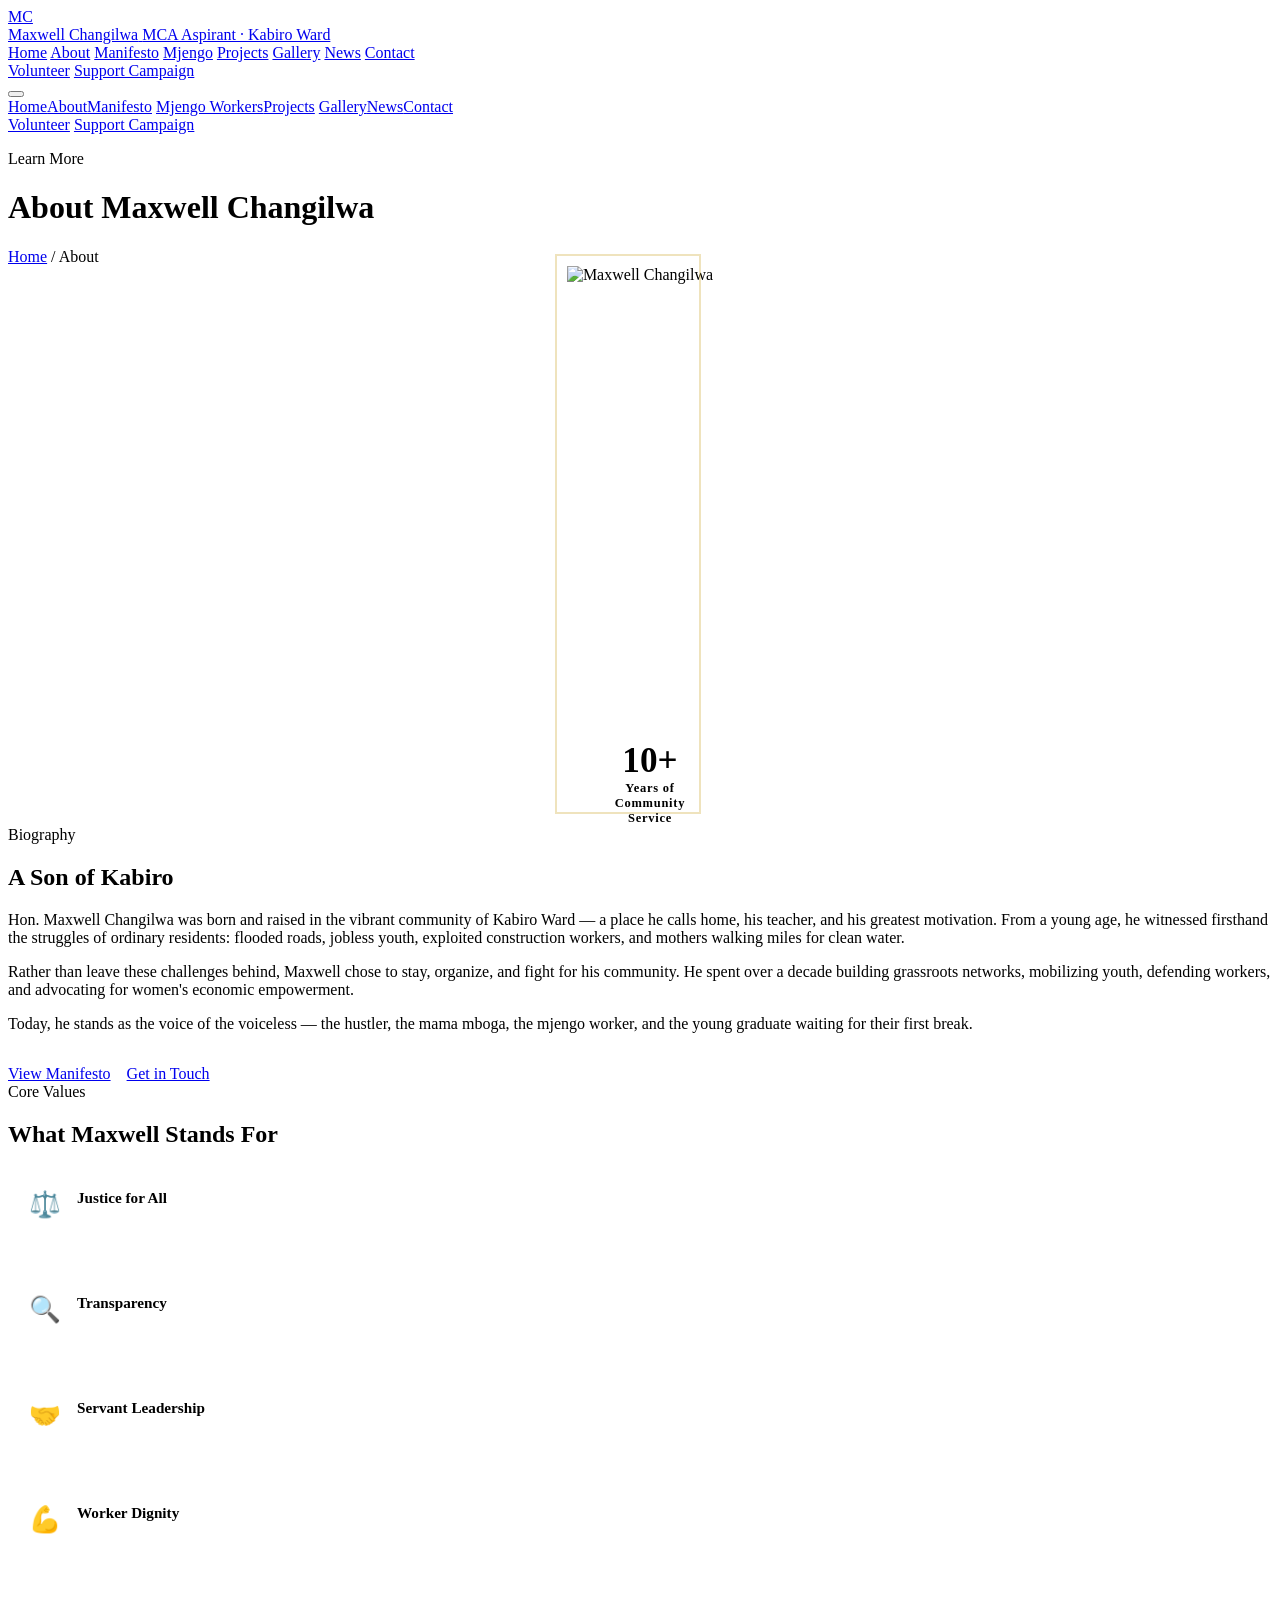
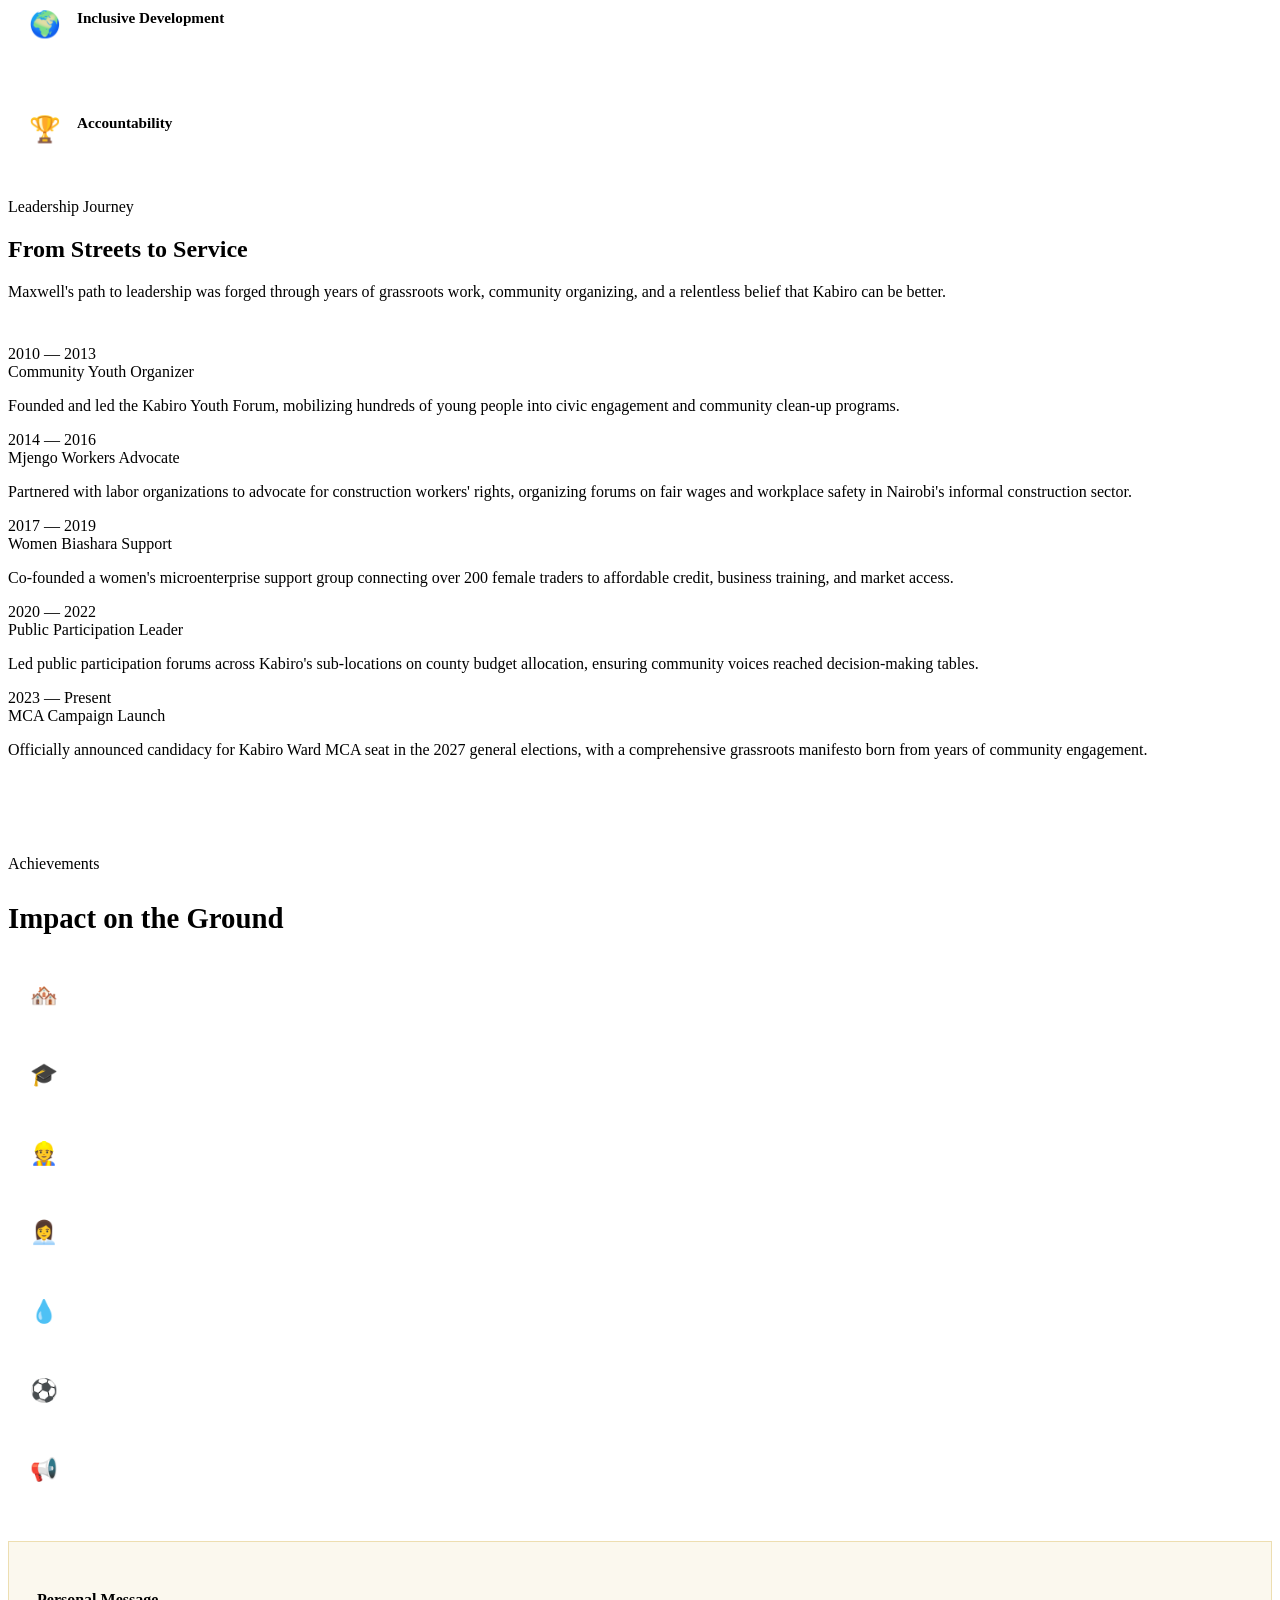
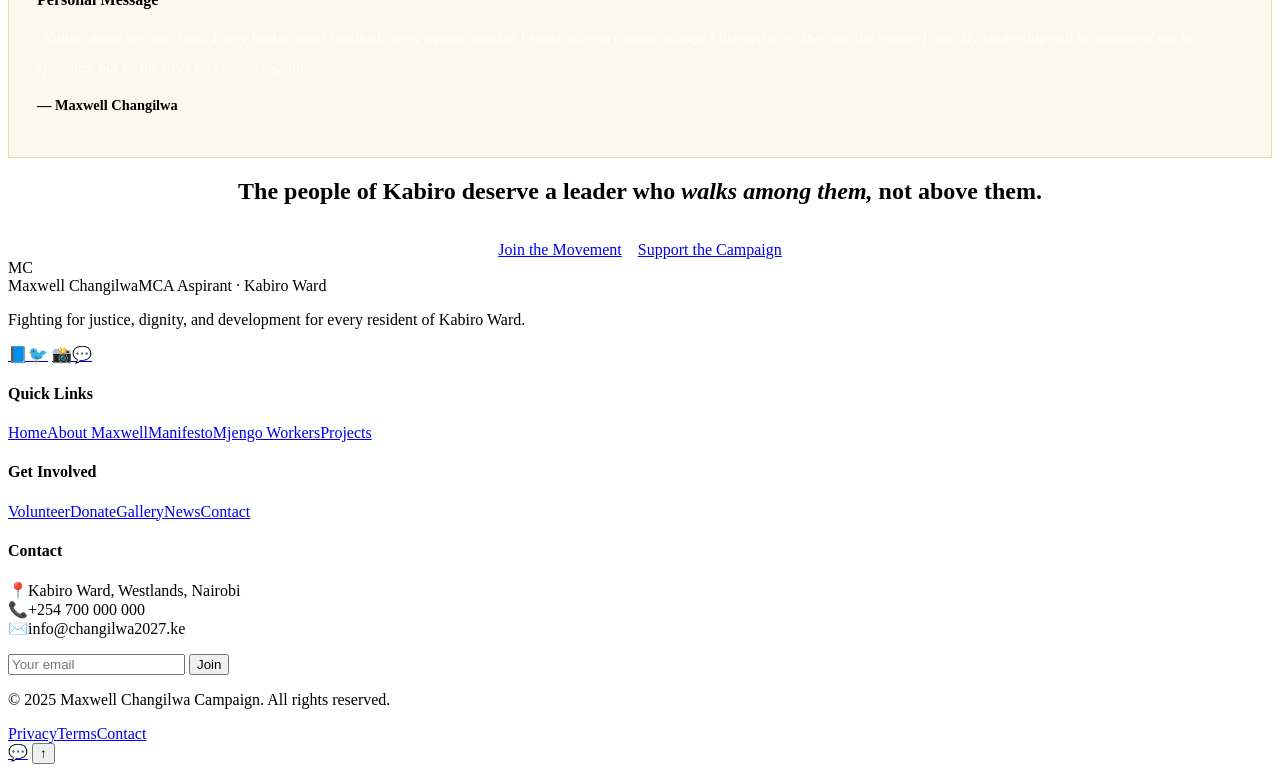
==== about.html @ 19379ca8 "Add files via upload" ====
<!DOCTYPE html>
<html lang="en">
<head>
  <meta charset="UTF-8" />
  <meta name="viewport" content="width=device-width, initial-scale=1.0" />
  <title>About Maxwell Changilwa — MCA Aspirant | Kabiro Ward</title>
  <link rel="stylesheet" href="css/main.css" />
  <link rel="preconnect" href="https://fonts.googleapis.com" />
  <style>
    .about-hero-bg { background: url('https://images.unsplash.com/photo-1531123897727-8f129e1688ce?w=1800&q=80') center 30%/cover; }
    .profile-img-wrap {
      position: relative;
      display: inline-block;
    }
    .profile-img {
      width: 100%;
      max-width: 460px;
      height: 560px;
      object-fit: cover;
      border-radius: var(--radius-lg);
      display: block;
    }
    .profile-badge {
      position: absolute;
      bottom: -20px; right: -20px;
      background: linear-gradient(135deg, var(--gold), var(--gold-light));
      color: var(--charcoal);
      border-radius: var(--radius-md);
      padding: 20px 24px;
      font-family: var(--font-heading);
      font-weight: 800;
      text-align: center;
      box-shadow: var(--shadow-gold);
    }
    .profile-badge-num { font-size: 2.2rem; }
    .profile-badge-lbl { font-size: 0.78rem; letter-spacing: 0.06em; }
    .profile-frame {
      position: absolute;
      top: -12px; left: -12px; right: 12px; bottom: 12px;
      border: 2px solid rgba(201,162,39,0.3);
      border-radius: var(--radius-lg);
      pointer-events: none;
    }
    .value-card {
      display: flex;
      align-items: flex-start;
      gap: 16px;
      padding: 20px;
      background: rgba(255,255,255,0.04);
      border: 1px solid rgba(255,255,255,0.08);
      border-radius: var(--radius-sm);
      transition: var(--transition-fast);
    }
    .value-card:hover { border-color: rgba(201,162,39,0.3); }
    .value-icon { font-size: 1.6rem; flex-shrink: 0; }
    .value-title { font-weight: 700; color: var(--white); font-size: 0.95rem; }
    .value-desc { font-size: 0.88rem; color: rgba(255,255,255,0.6); }
    .achievements-list { display: flex; flex-direction: column; gap: 16px; }
    .achievement-item {
      display: flex;
      align-items: center;
      gap: 16px;
      padding: 18px 22px;
      background: rgba(255,255,255,0.04);
      border-left: 3px solid var(--gold);
      border-radius: 0 var(--radius-sm) var(--radius-sm) 0;
    }
    .achievement-icon { font-size: 1.4rem; }
    .achievement-text { font-size: 0.92rem; color: rgba(255,255,255,0.8); }
  </style>
</head>
<body>

<nav class="navbar scrolled" id="navbar">
  <div class="nav-inner">
    <a href="index.html" class="nav-logo">
      <div class="nav-logo-badge">MC</div>
      <div class="nav-logo-text">
        <span class="nav-logo-name">Maxwell Changilwa</span>
        <span class="nav-logo-sub">MCA Aspirant · Kabiro Ward</span>
      </div>
    </a>
    <div class="nav-links">
      <a href="index.html">Home</a>
      <a href="about.html" class="active">About</a>
      <a href="manifesto.html">Manifesto</a>
      <a href="mjengo-workers.html">Mjengo</a>
      <a href="projects.html">Projects</a>
      <a href="gallery.html">Gallery</a>
      <a href="news.html">News</a>
      <a href="contact.html">Contact</a>
    </div>
    <div class="nav-cta">
      <a href="volunteer.html" class="btn btn-outline btn-sm">Volunteer</a>
      <a href="donate.html" class="btn btn-primary btn-sm">Support Campaign</a>
    </div>
    <button class="nav-toggle" id="navToggle"><span></span><span></span><span></span></button>
  </div>
</nav>
<div class="mobile-menu" id="mobileMenu">
  <a href="index.html">Home</a><a href="about.html">About</a><a href="manifesto.html">Manifesto</a>
  <a href="mjengo-workers.html">Mjengo Workers</a><a href="projects.html">Projects</a>
  <a href="gallery.html">Gallery</a><a href="news.html">News</a><a href="contact.html">Contact</a>
  <div class="mobile-menu-cta">
    <a href="volunteer.html" class="btn btn-outline">Volunteer</a>
    <a href="donate.html" class="btn btn-primary">Support Campaign</a>
  </div>
</div>

<!-- Page Hero -->
<div class="page-hero">
  <div class="page-hero-bg about-hero-bg"></div>
  <div class="container page-hero-content">
    <p class="page-hero-label">Learn More</p>
    <h1 class="page-hero-title">About Maxwell Changilwa</h1>
    <div class="breadcrumb">
      <a href="index.html">Home</a>
      <span>/</span>
      <span>About</span>
    </div>
  </div>
</div>

<!-- ===== BIO SECTION ===== -->
<section class="section-pad bg-dark">
  <div class="container">
    <div class="grid-2" style="gap:80px; align-items:center;">
      <div class="reveal from-left" style="text-align:center;">
        <div class="profile-img-wrap">
          <div class="profile-frame"></div>
          <img class="profile-img" src="images/WhatsApp Image 2026-05-12 at 07.54.27.jpeg" alt="Maxwell Changilwa" loading="lazy" />
          <div class="profile-badge">
            <div class="profile-badge-num">10+</div>
            <div class="profile-badge-lbl">Years of Community Service</div>
          </div>
        </div>
      </div>
      <div class="reveal from-right">
        <div class="section-label">Biography</div>
        <h2 class="section-title">A Son of <span>Kabiro</span></h2>
        <div class="gold-divider"></div>
        <p style="margin-bottom:16px;">Hon. Maxwell Changilwa was born and raised in the vibrant community of Kabiro Ward — a place he calls home, his teacher, and his greatest motivation. From a young age, he witnessed firsthand the struggles of ordinary residents: flooded roads, jobless youth, exploited construction workers, and mothers walking miles for clean water.</p>
        <p style="margin-bottom:16px;">Rather than leave these challenges behind, Maxwell chose to stay, organize, and fight for his community. He spent over a decade building grassroots networks, mobilizing youth, defending workers, and advocating for women's economic empowerment.</p>
        <p style="margin-bottom:32px;">Today, he stands as the voice of the voiceless — the hustler, the mama mboga, the mjengo worker, and the young graduate waiting for their first break.</p>
        <div style="display:flex; gap:16px; flex-wrap:wrap;">
          <a href="manifesto.html" class="btn btn-primary">View Manifesto</a>
          <a href="contact.html" class="btn btn-outline">Get in Touch</a>
        </div>
      </div>
    </div>
  </div>
</section>

<!-- ===== VALUES ===== -->
<section class="section-pad bg-darker">
  <div class="container">
    <div class="section-title-block centered reveal">
      <div class="section-label">Core Values</div>
      <h2 class="section-title">What Maxwell <span>Stands For</span></h2>
      <div class="gold-divider centered"></div>
    </div>
    <div class="grid-3">
      <div class="value-card reveal">
        <div class="value-icon">⚖️</div>
        <div>
          <div class="value-title">Justice for All</div>
          <p class="value-desc">Every resident deserves equal access to resources, services, and opportunities regardless of background.</p>
        </div>
      </div>
      <div class="value-card reveal">
        <div class="value-icon">🔍</div>
        <div>
          <div class="value-title">Transparency</div>
          <p class="value-desc">Public resources will be managed openly, with regular community accountability forums.</p>
        </div>
      </div>
      <div class="value-card reveal">
        <div class="value-icon">🤝</div>
        <div>
          <div class="value-title">Servant Leadership</div>
          <p class="value-desc">Leading from the front, not from behind a desk. Always accessible to the people of Kabiro.</p>
        </div>
      </div>
      <div class="value-card reveal">
        <div class="value-icon">💪</div>
        <div>
          <div class="value-title">Worker Dignity</div>
          <p class="value-desc">Every laborer — from mjengo to market — deserves fair pay, safe conditions, and social protection.</p>
        </div>
      </div>
      <div class="value-card reveal">
        <div class="value-icon">🌍</div>
        <div>
          <div class="value-title">Inclusive Development</div>
          <p class="value-desc">Development that reaches every corner of Kabiro, leaving no sub-location, household, or individual behind.</p>
        </div>
      </div>
      <div class="value-card reveal">
        <div class="value-icon">🏆</div>
        <div>
          <div class="value-title">Accountability</div>
          <p class="value-desc">Committed to regular reporting, open budgets, and responsive governance throughout the term.</p>
        </div>
      </div>
    </div>
  </div>
</section>

<!-- ===== TIMELINE ===== -->
<section class="section-pad bg-dark">
  <div class="container">
    <div class="grid-2" style="gap:72px; align-items:start;">
      <div class="reveal from-left">
        <div class="section-label">Leadership Journey</div>
        <h2 class="section-title">From Streets to <span>Service</span></h2>
        <div class="gold-divider"></div>
        <p style="margin-bottom:44px;">Maxwell's path to leadership was forged through years of grassroots work, community organizing, and a relentless belief that Kabiro can be better.</p>
        <div class="timeline">
          <div class="timeline-item">
            <div class="timeline-dot"></div>
            <div class="timeline-year">2010 — 2013</div>
            <div class="timeline-title">Community Youth Organizer</div>
            <p class="timeline-desc">Founded and led the Kabiro Youth Forum, mobilizing hundreds of young people into civic engagement and community clean-up programs.</p>
          </div>
          <div class="timeline-item">
            <div class="timeline-dot"></div>
            <div class="timeline-year">2014 — 2016</div>
            <div class="timeline-title">Mjengo Workers Advocate</div>
            <p class="timeline-desc">Partnered with labor organizations to advocate for construction workers' rights, organizing forums on fair wages and workplace safety in Nairobi's informal construction sector.</p>
          </div>
          <div class="timeline-item">
            <div class="timeline-dot"></div>
            <div class="timeline-year">2017 — 2019</div>
            <div class="timeline-title">Women Biashara Support</div>
            <p class="timeline-desc">Co-founded a women's microenterprise support group connecting over 200 female traders to affordable credit, business training, and market access.</p>
          </div>
          <div class="timeline-item">
            <div class="timeline-dot"></div>
            <div class="timeline-year">2020 — 2022</div>
            <div class="timeline-title">Public Participation Leader</div>
            <p class="timeline-desc">Led public participation forums across Kabiro's sub-locations on county budget allocation, ensuring community voices reached decision-making tables.</p>
          </div>
          <div class="timeline-item">
            <div class="timeline-dot"></div>
            <div class="timeline-year">2023 — Present</div>
            <div class="timeline-title">MCA Campaign Launch</div>
            <p class="timeline-desc">Officially announced candidacy for Kabiro Ward MCA seat in the 2027 general elections, with a comprehensive grassroots manifesto born from years of community engagement.</p>
          </div>
        </div>
      </div>
      <div class="reveal from-right" style="padding-top:80px;">
        <div class="section-label">Achievements</div>
        <h3 class="section-title" style="font-size:1.8rem;">Impact on the <span>Ground</span></h3>
        <div class="gold-divider"></div>
        <div style="margin-top:28px;">
          <div class="achievements-list">
            <div class="achievement-item">
              <span class="achievement-icon">🏘️</span>
              <span class="achievement-text">Organized 15+ community infrastructure projects in collaboration with the Nairobi County Government</span>
            </div>
            <div class="achievement-item">
              <span class="achievement-icon">🎓</span>
              <span class="achievement-text">Supported 500+ youth with skills training in digital, construction, and hospitality sectors</span>
            </div>
            <div class="achievement-item">
              <span class="achievement-icon">👷</span>
              <span class="achievement-text">Secured improved pay agreements for over 300 mjengo workers in Kabiro and neighboring areas</span>
            </div>
            <div class="achievement-item">
              <span class="achievement-icon">👩‍💼</span>
              <span class="achievement-text">Connected 200+ women traders to county business development services and microloans</span>
            </div>
            <div class="achievement-item">
              <span class="achievement-icon">💧</span>
              <span class="achievement-text">Advocated for clean water access points that now serve 3,000+ residents in Kabiro</span>
            </div>
            <div class="achievement-item">
              <span class="achievement-icon">⚽</span>
              <span class="achievement-text">Established annual Kabiro Sports Day, uniting over 1,000 youth in organized athletics</span>
            </div>
            <div class="achievement-item">
              <span class="achievement-icon">📢</span>
              <span class="achievement-text">Represented Kabiro in 10+ county-level public participation sessions on budget and policy</span>
            </div>
          </div>
        </div>
        <div style="margin-top:40px; padding:28px; background:rgba(201,162,39,0.08); border:1px solid rgba(201,162,39,0.3); border-radius:var(--radius-md);">
          <h4 style="color:var(--gold); margin-bottom:12px; font-family:var(--font-heading);">Personal Message</h4>
          <p style="font-style:italic; font-size:0.95rem; color:rgba(255,255,255,0.8); line-height:1.9;">"Kabiro made me who I am. Every broken road I walked, every mjengo worker I spoke to, every mama mboga I listened to — they are the reason I run. My leadership will be measured not by speeches, but by the lives we change together."</p>
          <p style="margin-top:12px; color:var(--gold); font-weight:700; font-size:0.9rem;">— Maxwell Changilwa</p>
        </div>
      </div>
    </div>
  </div>
</section>

<!-- ===== CTA ===== -->
<section class="quote-section">
  <div class="container">
    <div class="reveal" style="text-align:center;">
      <h2 class="quote-text">The people of Kabiro deserve a leader who <em>walks among them,</em> not above them.</h2>
      <div style="margin-top:36px; display:flex; gap:16px; justify-content:center; flex-wrap:wrap;">
        <a href="volunteer.html" class="btn btn-primary btn-lg">Join the Movement</a>
        <a href="donate.html" class="btn btn-outline btn-lg">Support the Campaign</a>
      </div>
    </div>
  </div>
</section>

<!-- ===== FOOTER ===== -->
<footer class="footer">
  <div class="footer-main">
    <div class="container">
      <div class="footer-grid">
        <div class="footer-brand">
          <div class="footer-logo"><div class="footer-logo-badge">MC</div><div class="nav-logo-text"><span class="nav-logo-name">Maxwell Changilwa</span><span class="nav-logo-sub">MCA Aspirant · Kabiro Ward</span></div></div>
          <p class="footer-desc">Fighting for justice, dignity, and development for every resident of Kabiro Ward.</p>
          <div class="footer-social">
            <a href="#" class="social-icon">📘</a><a href="#" class="social-icon">🐦</a>
            <a href="#" class="social-icon">📸</a><a href="https://wa.me/254700000000" class="social-icon">💬</a>
          </div>
        </div>
        <div><h4 class="footer-heading">Quick Links</h4><div class="footer-links"><a href="index.html">Home</a><a href="about.html">About Maxwell</a><a href="manifesto.html">Manifesto</a><a href="mjengo-workers.html">Mjengo Workers</a><a href="projects.html">Projects</a></div></div>
        <div><h4 class="footer-heading">Get Involved</h4><div class="footer-links"><a href="volunteer.html">Volunteer</a><a href="donate.html">Donate</a><a href="gallery.html">Gallery</a><a href="news.html">News</a><a href="contact.html">Contact</a></div></div>
        <div>
          <h4 class="footer-heading">Contact</h4>
          <div class="footer-contact-item"><span class="footer-contact-icon">📍</span><span>Kabiro Ward, Westlands, Nairobi</span></div>
          <div class="footer-contact-item"><span class="footer-contact-icon">📞</span><span>+254 700 000 000</span></div>
          <div class="footer-contact-item"><span class="footer-contact-icon">✉️</span><span>info@changilwa2027.ke</span></div>
          <form class="newsletter-form" id="newsletterForm" style="margin-top:16px;">
            <input class="newsletter-input" type="email" placeholder="Your email" required />
            <button class="newsletter-btn" type="submit">Join</button>
          </form>
        </div>
      </div>
    </div>
  </div>
  <div class="container"><div class="footer-bottom"><p class="footer-bottom-text">© 2025 Maxwell Changilwa Campaign. All rights reserved.</p><div class="footer-bottom-links"><a href="#">Privacy</a><a href="#">Terms</a><a href="contact.html">Contact</a></div></div></div>
</footer>

<a href="https://wa.me/254700000000" class="whatsapp-float">💬</a>
<button class="scroll-top" id="scrollTop">↑</button>
<script src="js/main.js"></script>
</body>
</html>
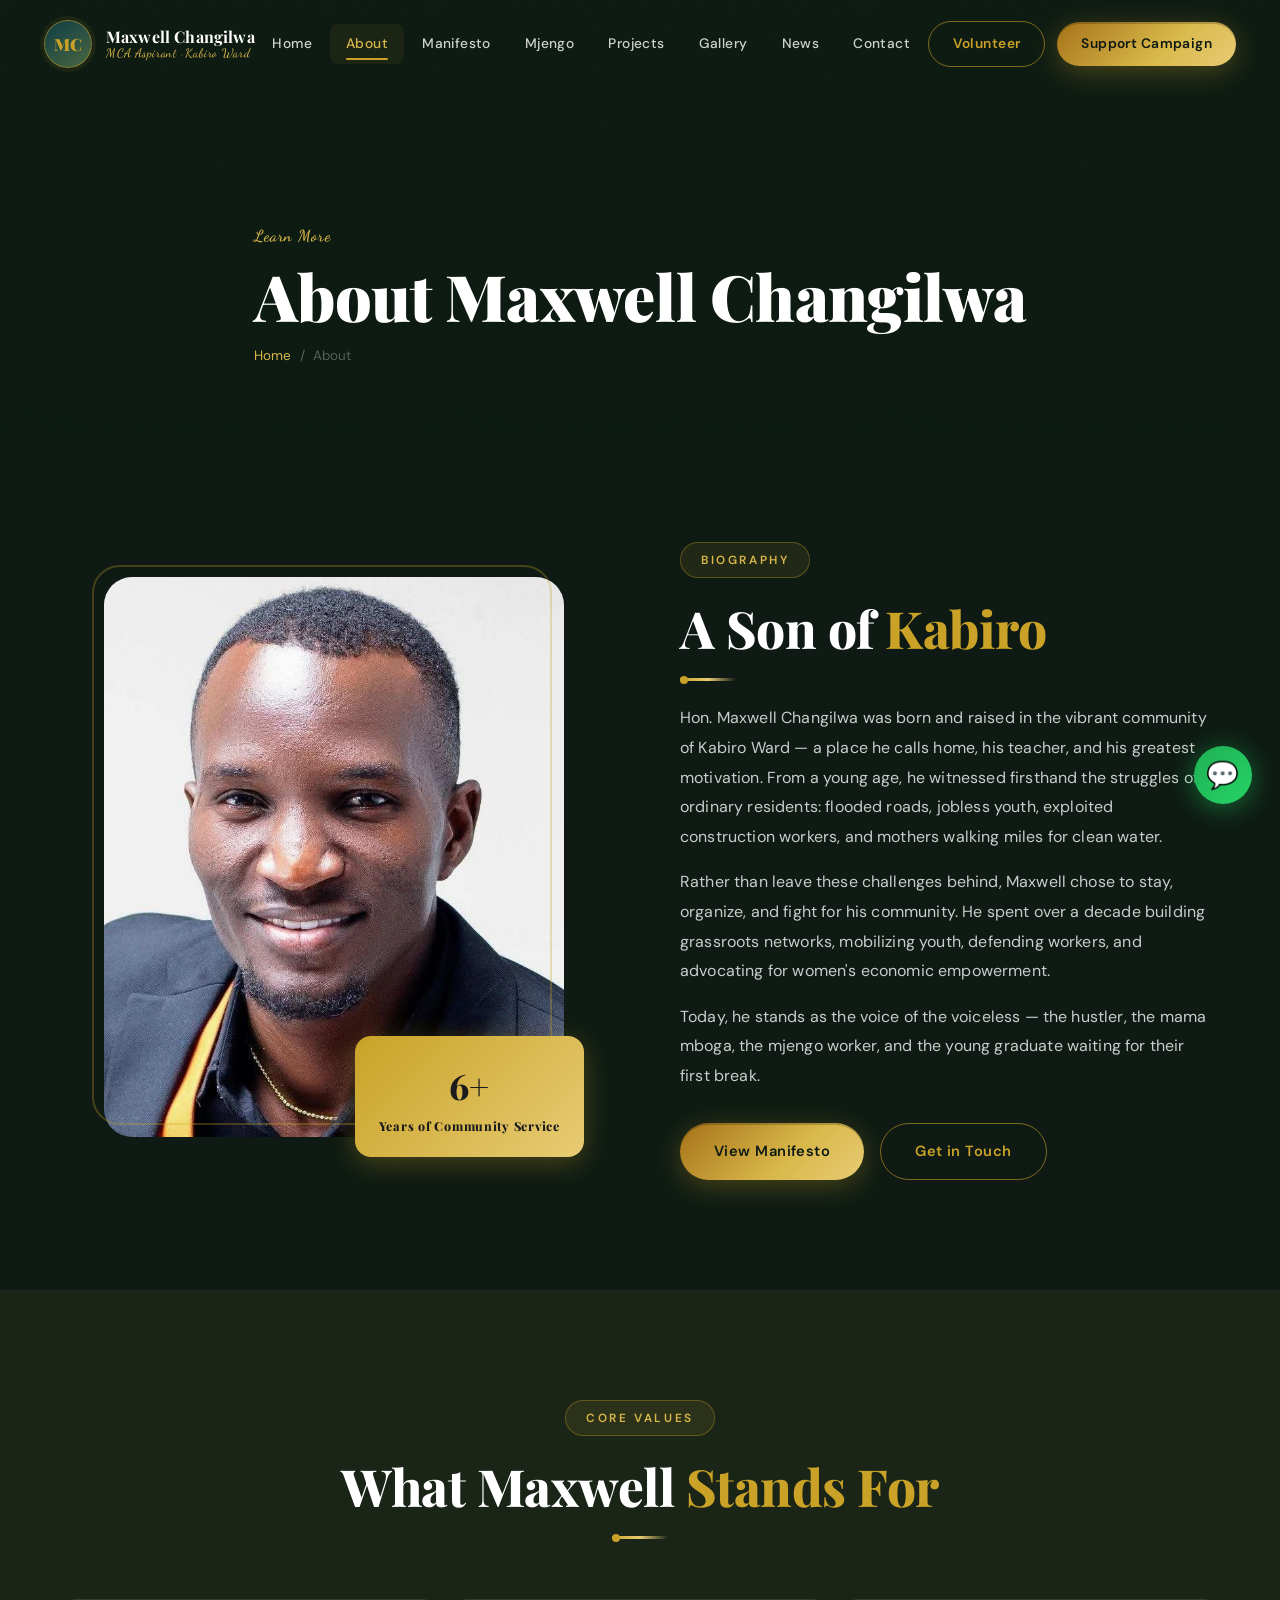
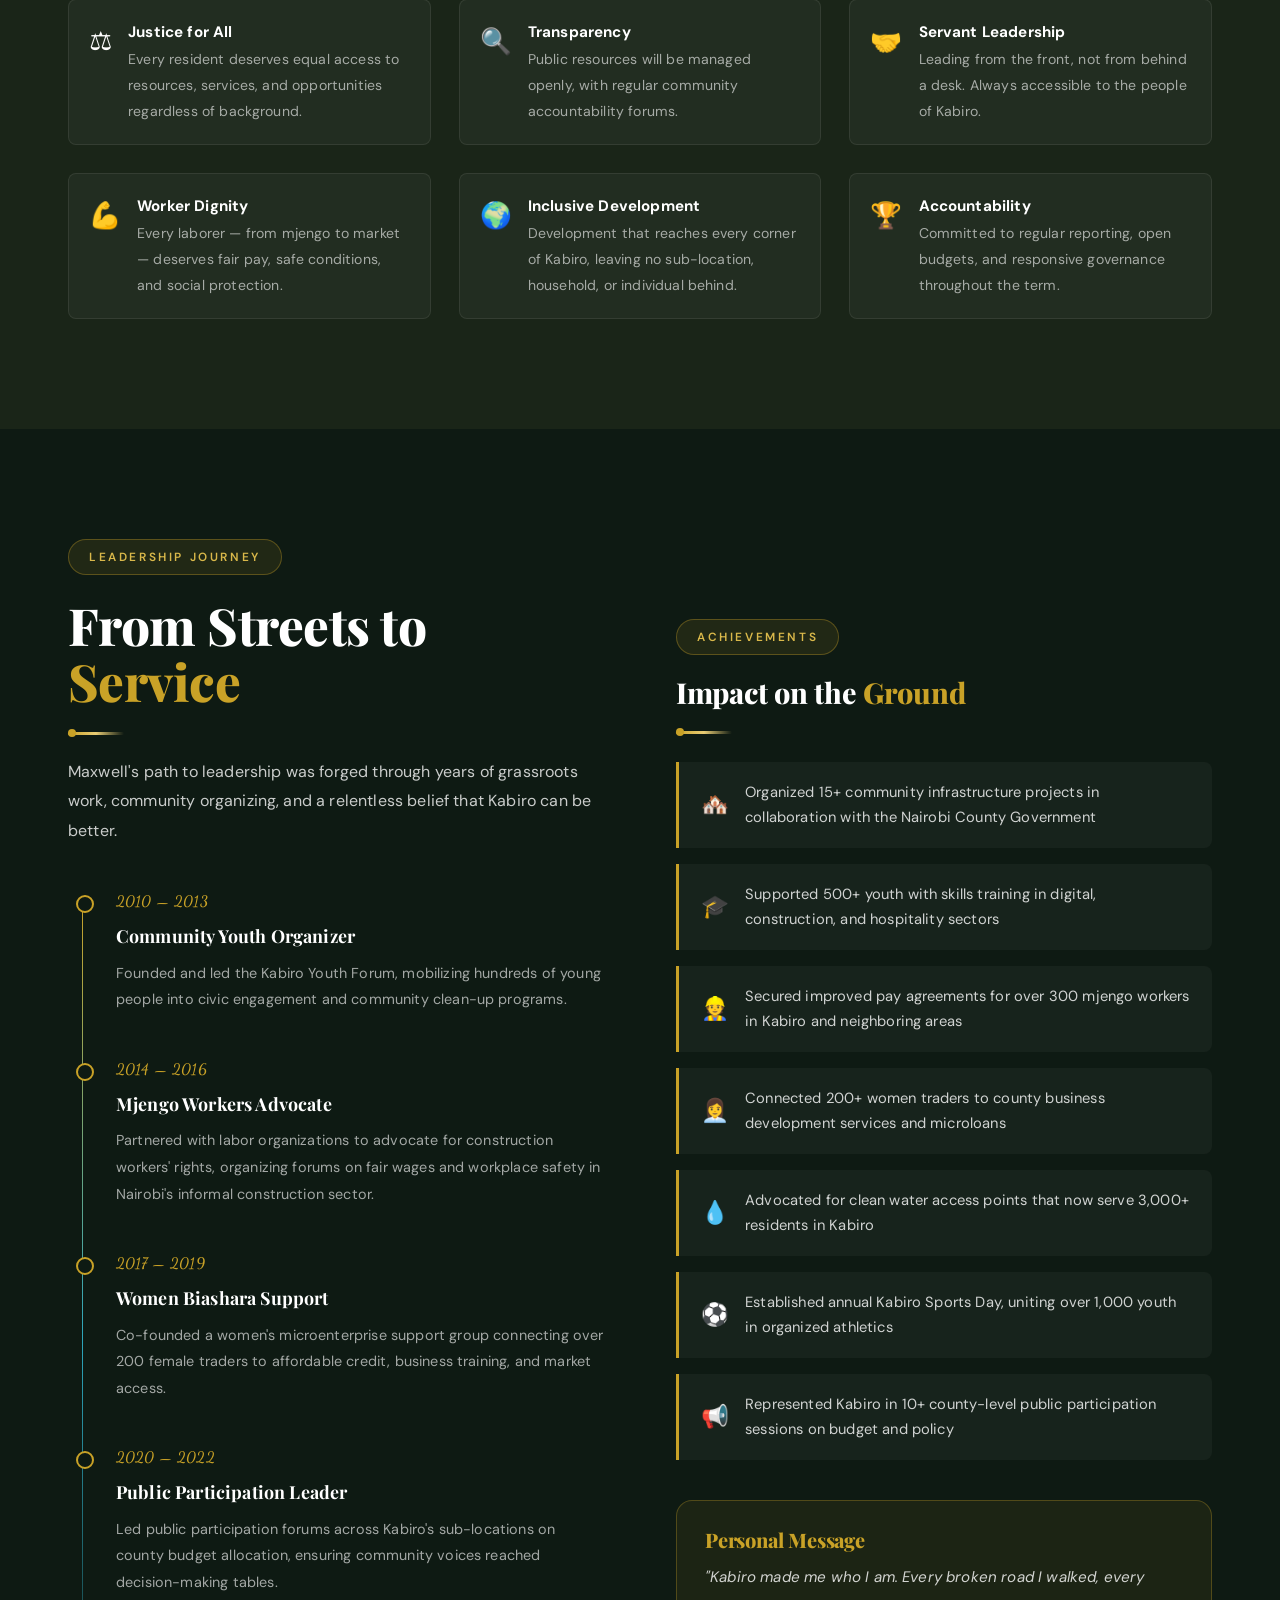
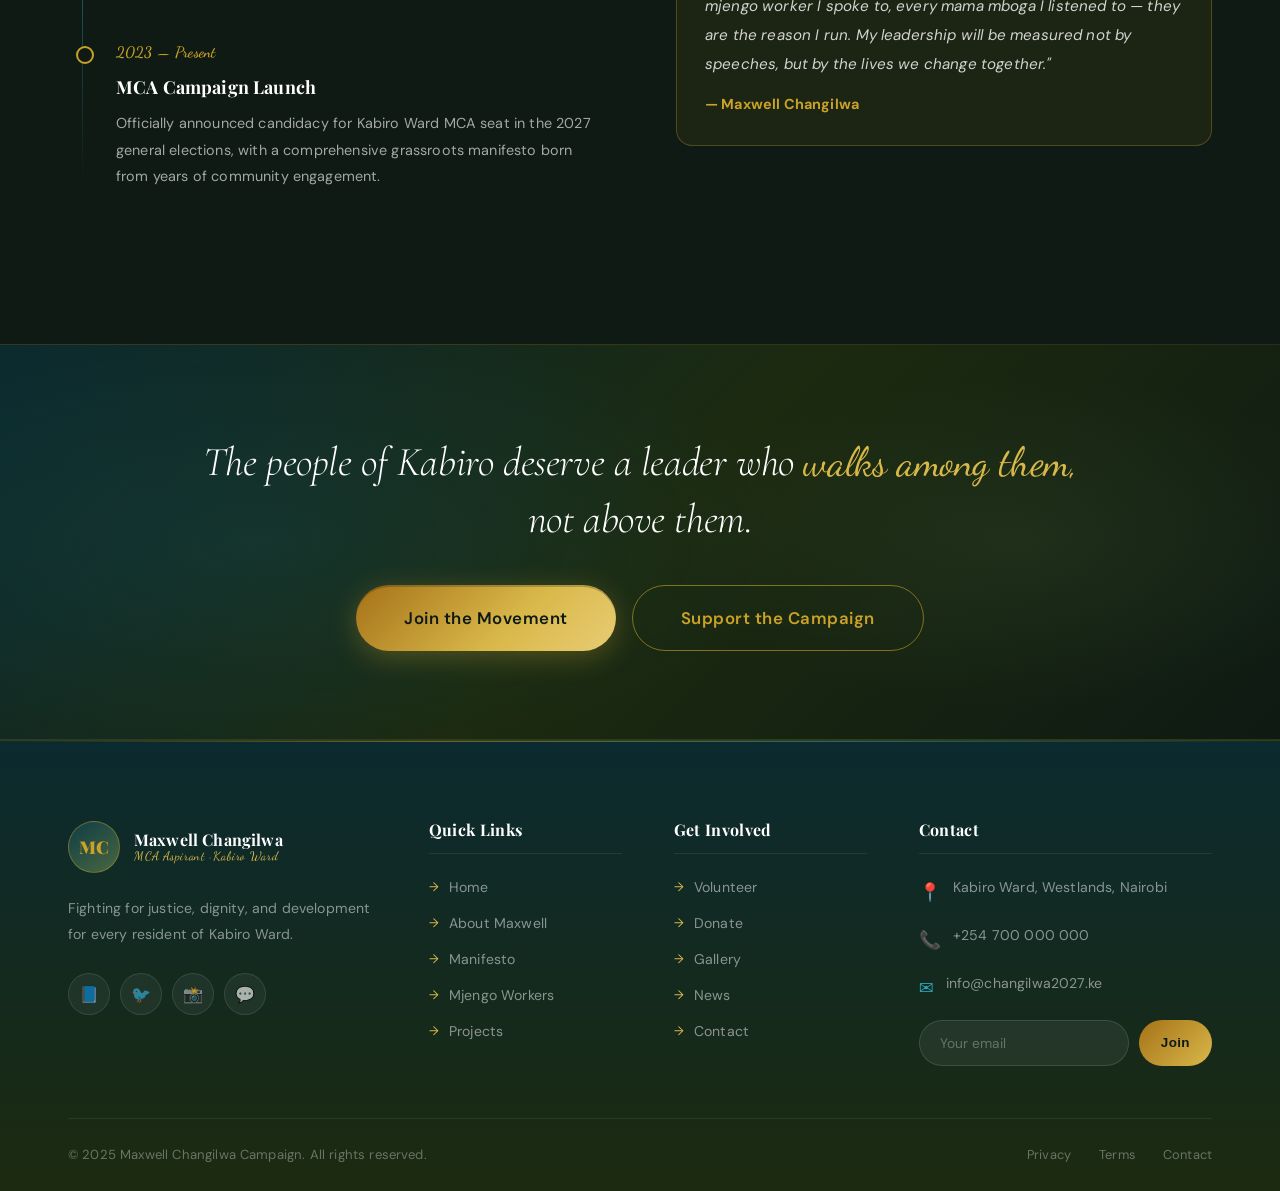
==== commit 34f13420: "Add files via upload" ====
--- a/about.html
+++ b/about.html
@@ -1,345 +1,345 @@
-<!DOCTYPE html>
-<html lang="en">
-<head>
-  <meta charset="UTF-8" />
-  <meta name="viewport" content="width=device-width, initial-scale=1.0" />
-  <title>About Maxwell Changilwa — MCA Aspirant | Kabiro Ward</title>
-  <link rel="stylesheet" href="css/main.css" />
-  <link rel="preconnect" href="https://fonts.googleapis.com" />
-  <style>
-    .about-hero-bg { background: url('https://images.unsplash.com/photo-1531123897727-8f129e1688ce?w=1800&q=80') center 30%/cover; }
-    .profile-img-wrap {
-      position: relative;
-      display: inline-block;
-    }
-    .profile-img {
-      width: 100%;
-      max-width: 460px;
-      height: 560px;
-      object-fit: cover;
-      border-radius: var(--radius-lg);
-      display: block;
-    }
-    .profile-badge {
-      position: absolute;
-      bottom: -20px; right: -20px;
-      background: linear-gradient(135deg, var(--gold), var(--gold-light));
-      color: var(--charcoal);
-      border-radius: var(--radius-md);
-      padding: 20px 24px;
-      font-family: var(--font-heading);
-      font-weight: 800;
-      text-align: center;
-      box-shadow: var(--shadow-gold);
-    }
-    .profile-badge-num { font-size: 2.2rem; }
-    .profile-badge-lbl { font-size: 0.78rem; letter-spacing: 0.06em; }
-    .profile-frame {
-      position: absolute;
-      top: -12px; left: -12px; right: 12px; bottom: 12px;
-      border: 2px solid rgba(201,162,39,0.3);
-      border-radius: var(--radius-lg);
-      pointer-events: none;
-    }
-    .value-card {
-      display: flex;
-      align-items: flex-start;
-      gap: 16px;
-      padding: 20px;
-      background: rgba(255,255,255,0.04);
-      border: 1px solid rgba(255,255,255,0.08);
-      border-radius: var(--radius-sm);
-      transition: var(--transition-fast);
-    }
-    .value-card:hover { border-color: rgba(201,162,39,0.3); }
-    .value-icon { font-size: 1.6rem; flex-shrink: 0; }
-    .value-title { font-weight: 700; color: var(--white); font-size: 0.95rem; }
-    .value-desc { font-size: 0.88rem; color: rgba(255,255,255,0.6); }
-    .achievements-list { display: flex; flex-direction: column; gap: 16px; }
-    .achievement-item {
-      display: flex;
-      align-items: center;
-      gap: 16px;
-      padding: 18px 22px;
-      background: rgba(255,255,255,0.04);
-      border-left: 3px solid var(--gold);
-      border-radius: 0 var(--radius-sm) var(--radius-sm) 0;
-    }
-    .achievement-icon { font-size: 1.4rem; }
-    .achievement-text { font-size: 0.92rem; color: rgba(255,255,255,0.8); }
-  </style>
-</head>
-<body>
-
-<nav class="navbar scrolled" id="navbar">
-  <div class="nav-inner">
-    <a href="index.html" class="nav-logo">
-      <div class="nav-logo-badge">MC</div>
-      <div class="nav-logo-text">
-        <span class="nav-logo-name">Maxwell Changilwa</span>
-        <span class="nav-logo-sub">MCA Aspirant · Kabiro Ward</span>
-      </div>
-    </a>
-    <div class="nav-links">
-      <a href="index.html">Home</a>
-      <a href="about.html" class="active">About</a>
-      <a href="manifesto.html">Manifesto</a>
-      <a href="mjengo-workers.html">Mjengo</a>
-      <a href="projects.html">Projects</a>
-      <a href="gallery.html">Gallery</a>
-      <a href="news.html">News</a>
-      <a href="contact.html">Contact</a>
-    </div>
-    <div class="nav-cta">
-      <a href="volunteer.html" class="btn btn-outline btn-sm">Volunteer</a>
-      <a href="donate.html" class="btn btn-primary btn-sm">Support Campaign</a>
-    </div>
-    <button class="nav-toggle" id="navToggle"><span></span><span></span><span></span></button>
-  </div>
-</nav>
-<div class="mobile-menu" id="mobileMenu">
-  <a href="index.html">Home</a><a href="about.html">About</a><a href="manifesto.html">Manifesto</a>
-  <a href="mjengo-workers.html">Mjengo Workers</a><a href="projects.html">Projects</a>
-  <a href="gallery.html">Gallery</a><a href="news.html">News</a><a href="contact.html">Contact</a>
-  <div class="mobile-menu-cta">
-    <a href="volunteer.html" class="btn btn-outline">Volunteer</a>
-    <a href="donate.html" class="btn btn-primary">Support Campaign</a>
-  </div>
-</div>
-
-<!-- Page Hero -->
-<div class="page-hero">
-  <div class="page-hero-bg about-hero-bg"></div>
-  <div class="container page-hero-content">
-    <p class="page-hero-label">Learn More</p>
-    <h1 class="page-hero-title">About Maxwell Changilwa</h1>
-    <div class="breadcrumb">
-      <a href="index.html">Home</a>
-      <span>/</span>
-      <span>About</span>
-    </div>
-  </div>
-</div>
-
-<!-- ===== BIO SECTION ===== -->
-<section class="section-pad bg-dark">
-  <div class="container">
-    <div class="grid-2" style="gap:80px; align-items:center;">
-      <div class="reveal from-left" style="text-align:center;">
-        <div class="profile-img-wrap">
-          <div class="profile-frame"></div>
-          <img class="profile-img" src="images/WhatsApp Image 2026-05-12 at 07.54.27.jpeg" alt="Maxwell Changilwa" loading="lazy" />
-          <div class="profile-badge">
-            <div class="profile-badge-num">10+</div>
-            <div class="profile-badge-lbl">Years of Community Service</div>
-          </div>
-        </div>
-      </div>
-      <div class="reveal from-right">
-        <div class="section-label">Biography</div>
-        <h2 class="section-title">A Son of <span>Kabiro</span></h2>
-        <div class="gold-divider"></div>
-        <p style="margin-bottom:16px;">Hon. Maxwell Changilwa was born and raised in the vibrant community of Kabiro Ward — a place he calls home, his teacher, and his greatest motivation. From a young age, he witnessed firsthand the struggles of ordinary residents: flooded roads, jobless youth, exploited construction workers, and mothers walking miles for clean water.</p>
-        <p style="margin-bottom:16px;">Rather than leave these challenges behind, Maxwell chose to stay, organize, and fight for his community. He spent over a decade building grassroots networks, mobilizing youth, defending workers, and advocating for women's economic empowerment.</p>
-        <p style="margin-bottom:32px;">Today, he stands as the voice of the voiceless — the hustler, the mama mboga, the mjengo worker, and the young graduate waiting for their first break.</p>
-        <div style="display:flex; gap:16px; flex-wrap:wrap;">
-          <a href="manifesto.html" class="btn btn-primary">View Manifesto</a>
-          <a href="contact.html" class="btn btn-outline">Get in Touch</a>
-        </div>
-      </div>
-    </div>
-  </div>
-</section>
-
-<!-- ===== VALUES ===== -->
-<section class="section-pad bg-darker">
-  <div class="container">
-    <div class="section-title-block centered reveal">
-      <div class="section-label">Core Values</div>
-      <h2 class="section-title">What Maxwell <span>Stands For</span></h2>
-      <div class="gold-divider centered"></div>
-    </div>
-    <div class="grid-3">
-      <div class="value-card reveal">
-        <div class="value-icon">⚖️</div>
-        <div>
-          <div class="value-title">Justice for All</div>
-          <p class="value-desc">Every resident deserves equal access to resources, services, and opportunities regardless of background.</p>
-        </div>
-      </div>
-      <div class="value-card reveal">
-        <div class="value-icon">🔍</div>
-        <div>
-          <div class="value-title">Transparency</div>
-          <p class="value-desc">Public resources will be managed openly, with regular community accountability forums.</p>
-        </div>
-      </div>
-      <div class="value-card reveal">
-        <div class="value-icon">🤝</div>
-        <div>
-          <div class="value-title">Servant Leadership</div>
-          <p class="value-desc">Leading from the front, not from behind a desk. Always accessible to the people of Kabiro.</p>
-        </div>
-      </div>
-      <div class="value-card reveal">
-        <div class="value-icon">💪</div>
-        <div>
-          <div class="value-title">Worker Dignity</div>
-          <p class="value-desc">Every laborer — from mjengo to market — deserves fair pay, safe conditions, and social protection.</p>
-        </div>
-      </div>
-      <div class="value-card reveal">
-        <div class="value-icon">🌍</div>
-        <div>
-          <div class="value-title">Inclusive Development</div>
-          <p class="value-desc">Development that reaches every corner of Kabiro, leaving no sub-location, household, or individual behind.</p>
-        </div>
-      </div>
-      <div class="value-card reveal">
-        <div class="value-icon">🏆</div>
-        <div>
-          <div class="value-title">Accountability</div>
-          <p class="value-desc">Committed to regular reporting, open budgets, and responsive governance throughout the term.</p>
-        </div>
-      </div>
-    </div>
-  </div>
-</section>
-
-<!-- ===== TIMELINE ===== -->
-<section class="section-pad bg-dark">
-  <div class="container">
-    <div class="grid-2" style="gap:72px; align-items:start;">
-      <div class="reveal from-left">
-        <div class="section-label">Leadership Journey</div>
-        <h2 class="section-title">From Streets to <span>Service</span></h2>
-        <div class="gold-divider"></div>
-        <p style="margin-bottom:44px;">Maxwell's path to leadership was forged through years of grassroots work, community organizing, and a relentless belief that Kabiro can be better.</p>
-        <div class="timeline">
-          <div class="timeline-item">
-            <div class="timeline-dot"></div>
-            <div class="timeline-year">2010 — 2013</div>
-            <div class="timeline-title">Community Youth Organizer</div>
-            <p class="timeline-desc">Founded and led the Kabiro Youth Forum, mobilizing hundreds of young people into civic engagement and community clean-up programs.</p>
-          </div>
-          <div class="timeline-item">
-            <div class="timeline-dot"></div>
-            <div class="timeline-year">2014 — 2016</div>
-            <div class="timeline-title">Mjengo Workers Advocate</div>
-            <p class="timeline-desc">Partnered with labor organizations to advocate for construction workers' rights, organizing forums on fair wages and workplace safety in Nairobi's informal construction sector.</p>
-          </div>
-          <div class="timeline-item">
-            <div class="timeline-dot"></div>
-            <div class="timeline-year">2017 — 2019</div>
-            <div class="timeline-title">Women Biashara Support</div>
-            <p class="timeline-desc">Co-founded a women's microenterprise support group connecting over 200 female traders to affordable credit, business training, and market access.</p>
-          </div>
-          <div class="timeline-item">
-            <div class="timeline-dot"></div>
-            <div class="timeline-year">2020 — 2022</div>
-            <div class="timeline-title">Public Participation Leader</div>
-            <p class="timeline-desc">Led public participation forums across Kabiro's sub-locations on county budget allocation, ensuring community voices reached decision-making tables.</p>
-          </div>
-          <div class="timeline-item">
-            <div class="timeline-dot"></div>
-            <div class="timeline-year">2023 — Present</div>
-            <div class="timeline-title">MCA Campaign Launch</div>
-            <p class="timeline-desc">Officially announced candidacy for Kabiro Ward MCA seat in the 2027 general elections, with a comprehensive grassroots manifesto born from years of community engagement.</p>
-          </div>
-        </div>
-      </div>
-      <div class="reveal from-right" style="padding-top:80px;">
-        <div class="section-label">Achievements</div>
-        <h3 class="section-title" style="font-size:1.8rem;">Impact on the <span>Ground</span></h3>
-        <div class="gold-divider"></div>
-        <div style="margin-top:28px;">
-          <div class="achievements-list">
-            <div class="achievement-item">
-              <span class="achievement-icon">🏘️</span>
-              <span class="achievement-text">Organized 15+ community infrastructure projects in collaboration with the Nairobi County Government</span>
-            </div>
-            <div class="achievement-item">
-              <span class="achievement-icon">🎓</span>
-              <span class="achievement-text">Supported 500+ youth with skills training in digital, construction, and hospitality sectors</span>
-            </div>
-            <div class="achievement-item">
-              <span class="achievement-icon">👷</span>
-              <span class="achievement-text">Secured improved pay agreements for over 300 mjengo workers in Kabiro and neighboring areas</span>
-            </div>
-            <div class="achievement-item">
-              <span class="achievement-icon">👩‍💼</span>
-              <span class="achievement-text">Connected 200+ women traders to county business development services and microloans</span>
-            </div>
-            <div class="achievement-item">
-              <span class="achievement-icon">💧</span>
-              <span class="achievement-text">Advocated for clean water access points that now serve 3,000+ residents in Kabiro</span>
-            </div>
-            <div class="achievement-item">
-              <span class="achievement-icon">⚽</span>
-              <span class="achievement-text">Established annual Kabiro Sports Day, uniting over 1,000 youth in organized athletics</span>
-            </div>
-            <div class="achievement-item">
-              <span class="achievement-icon">📢</span>
-              <span class="achievement-text">Represented Kabiro in 10+ county-level public participation sessions on budget and policy</span>
-            </div>
-          </div>
-        </div>
-        <div style="margin-top:40px; padding:28px; background:rgba(201,162,39,0.08); border:1px solid rgba(201,162,39,0.3); border-radius:var(--radius-md);">
-          <h4 style="color:var(--gold); margin-bottom:12px; font-family:var(--font-heading);">Personal Message</h4>
-          <p style="font-style:italic; font-size:0.95rem; color:rgba(255,255,255,0.8); line-height:1.9;">"Kabiro made me who I am. Every broken road I walked, every mjengo worker I spoke to, every mama mboga I listened to — they are the reason I run. My leadership will be measured not by speeches, but by the lives we change together."</p>
-          <p style="margin-top:12px; color:var(--gold); font-weight:700; font-size:0.9rem;">— Maxwell Changilwa</p>
-        </div>
-      </div>
-    </div>
-  </div>
-</section>
-
-<!-- ===== CTA ===== -->
-<section class="quote-section">
-  <div class="container">
-    <div class="reveal" style="text-align:center;">
-      <h2 class="quote-text">The people of Kabiro deserve a leader who <em>walks among them,</em> not above them.</h2>
-      <div style="margin-top:36px; display:flex; gap:16px; justify-content:center; flex-wrap:wrap;">
-        <a href="volunteer.html" class="btn btn-primary btn-lg">Join the Movement</a>
-        <a href="donate.html" class="btn btn-outline btn-lg">Support the Campaign</a>
-      </div>
-    </div>
-  </div>
-</section>
-
-<!-- ===== FOOTER ===== -->
-<footer class="footer">
-  <div class="footer-main">
-    <div class="container">
-      <div class="footer-grid">
-        <div class="footer-brand">
-          <div class="footer-logo"><div class="footer-logo-badge">MC</div><div class="nav-logo-text"><span class="nav-logo-name">Maxwell Changilwa</span><span class="nav-logo-sub">MCA Aspirant · Kabiro Ward</span></div></div>
-          <p class="footer-desc">Fighting for justice, dignity, and development for every resident of Kabiro Ward.</p>
-          <div class="footer-social">
-            <a href="#" class="social-icon">📘</a><a href="#" class="social-icon">🐦</a>
-            <a href="#" class="social-icon">📸</a><a href="https://wa.me/254700000000" class="social-icon">💬</a>
-          </div>
-        </div>
-        <div><h4 class="footer-heading">Quick Links</h4><div class="footer-links"><a href="index.html">Home</a><a href="about.html">About Maxwell</a><a href="manifesto.html">Manifesto</a><a href="mjengo-workers.html">Mjengo Workers</a><a href="projects.html">Projects</a></div></div>
-        <div><h4 class="footer-heading">Get Involved</h4><div class="footer-links"><a href="volunteer.html">Volunteer</a><a href="donate.html">Donate</a><a href="gallery.html">Gallery</a><a href="news.html">News</a><a href="contact.html">Contact</a></div></div>
-        <div>
-          <h4 class="footer-heading">Contact</h4>
-          <div class="footer-contact-item"><span class="footer-contact-icon">📍</span><span>Kabiro Ward, Westlands, Nairobi</span></div>
-          <div class="footer-contact-item"><span class="footer-contact-icon">📞</span><span>+254 700 000 000</span></div>
-          <div class="footer-contact-item"><span class="footer-contact-icon">✉️</span><span>info@changilwa2027.ke</span></div>
-          <form class="newsletter-form" id="newsletterForm" style="margin-top:16px;">
-            <input class="newsletter-input" type="email" placeholder="Your email" required />
-            <button class="newsletter-btn" type="submit">Join</button>
-          </form>
-        </div>
-      </div>
-    </div>
-  </div>
-  <div class="container"><div class="footer-bottom"><p class="footer-bottom-text">© 2025 Maxwell Changilwa Campaign. All rights reserved.</p><div class="footer-bottom-links"><a href="#">Privacy</a><a href="#">Terms</a><a href="contact.html">Contact</a></div></div></div>
-</footer>
-
-<a href="https://wa.me/254700000000" class="whatsapp-float">💬</a>
-<button class="scroll-top" id="scrollTop">↑</button>
-<script src="js/main.js"></script>
-</body>
-</html>
+<!DOCTYPE html>
+<html lang="en">
+<head>
+  <meta charset="UTF-8" />
+  <meta name="viewport" content="width=device-width, initial-scale=1.0" />
+  <title>About Maxwell Changilwa — MCA Aspirant | Kabiro Ward</title>
+  <link rel="stylesheet" href="main.css" />
+  <link rel="preconnect" href="https://fonts.googleapis.com" />
+  <style>
+    .about-hero-bg { background: url('https://images.unsplash.com/photo-1531123897727-8f129e1688ce?w=1800&q=80') center 30%/cover; }
+    .profile-img-wrap {
+      position: relative;
+      display: inline-block;
+    }
+    .profile-img {
+      width: 100%;
+      max-width: 460px;
+      height: 560px;
+      object-fit: cover;
+      border-radius: var(--radius-lg);
+      display: block;
+    }
+    .profile-badge {
+      position: absolute;
+      bottom: -20px; right: -20px;
+      background: linear-gradient(135deg, var(--gold), var(--gold-light));
+      color: var(--charcoal);
+      border-radius: var(--radius-md);
+      padding: 20px 24px;
+      font-family: var(--font-heading);
+      font-weight: 800;
+      text-align: center;
+      box-shadow: var(--shadow-gold);
+    }
+    .profile-badge-num { font-size: 2.2rem; }
+    .profile-badge-lbl { font-size: 0.78rem; letter-spacing: 0.06em; }
+    .profile-frame {
+      position: absolute;
+      top: -12px; left: -12px; right: 12px; bottom: 12px;
+      border: 2px solid rgba(201,162,39,0.3);
+      border-radius: var(--radius-lg);
+      pointer-events: none;
+    }
+    .value-card {
+      display: flex;
+      align-items: flex-start;
+      gap: 16px;
+      padding: 20px;
+      background: rgba(255,255,255,0.04);
+      border: 1px solid rgba(255,255,255,0.08);
+      border-radius: var(--radius-sm);
+      transition: var(--transition-fast);
+    }
+    .value-card:hover { border-color: rgba(201,162,39,0.3); }
+    .value-icon { font-size: 1.6rem; flex-shrink: 0; }
+    .value-title { font-weight: 700; color: var(--white); font-size: 0.95rem; }
+    .value-desc { font-size: 0.88rem; color: rgba(255,255,255,0.6); }
+    .achievements-list { display: flex; flex-direction: column; gap: 16px; }
+    .achievement-item {
+      display: flex;
+      align-items: center;
+      gap: 16px;
+      padding: 18px 22px;
+      background: rgba(255,255,255,0.04);
+      border-left: 3px solid var(--gold);
+      border-radius: 0 var(--radius-sm) var(--radius-sm) 0;
+    }
+    .achievement-icon { font-size: 1.4rem; }
+    .achievement-text { font-size: 0.92rem; color: rgba(255,255,255,0.8); }
+  </style>
+</head>
+<body>
+
+<nav class="navbar scrolled" id="navbar">
+  <div class="nav-inner">
+    <a href="index.html" class="nav-logo">
+      <div class="nav-logo-badge">MC</div>
+      <div class="nav-logo-text">
+        <span class="nav-logo-name">Maxwell Changilwa</span>
+        <span class="nav-logo-sub">MCA Aspirant · Kabiro Ward</span>
+      </div>
+    </a>
+    <div class="nav-links">
+      <a href="index.html">Home</a>
+      <a href="about.html" class="active">About</a>
+      <a href="manifesto.html">Manifesto</a>
+      <a href="mjengo-workers.html">Mjengo</a>
+      <a href="projects.html">Projects</a>
+      <a href="gallery.html">Gallery</a>
+      <a href="news.html">News</a>
+      <a href="contact.html">Contact</a>
+    </div>
+    <div class="nav-cta">
+      <a href="volunteer.html" class="btn btn-outline btn-sm">Volunteer</a>
+      <a href="donate.html" class="btn btn-primary btn-sm">Support Campaign</a>
+    </div>
+    <button class="nav-toggle" id="navToggle"><span></span><span></span><span></span></button>
+  </div>
+</nav>
+<div class="mobile-menu" id="mobileMenu">
+  <a href="index.html">Home</a><a href="about.html">About</a><a href="manifesto.html">Manifesto</a>
+  <a href="mjengo-workers.html">Mjengo Workers</a><a href="projects.html">Projects</a>
+  <a href="gallery.html">Gallery</a><a href="news.html">News</a><a href="contact.html">Contact</a>
+  <div class="mobile-menu-cta">
+    <a href="volunteer.html" class="btn btn-outline">Volunteer</a>
+    <a href="donate.html" class="btn btn-primary">Support Campaign</a>
+  </div>
+</div>
+
+<!-- Page Hero -->
+<div class="page-hero">
+  <div class="page-hero-bg about-hero-bg"></div>
+  <div class="container page-hero-content">
+    <p class="page-hero-label">Learn More</p>
+    <h1 class="page-hero-title">About Maxwell Changilwa</h1>
+    <div class="breadcrumb">
+      <a href="index.html">Home</a>
+      <span>/</span>
+      <span>About</span>
+    </div>
+  </div>
+</div>
+
+<!-- ===== BIO SECTION ===== -->
+<section class="section-pad bg-dark">
+  <div class="container">
+    <div class="grid-2" style="gap:80px; align-items:center;">
+      <div class="reveal from-left" style="text-align:center;">
+        <div class="profile-img-wrap">
+          <div class="profile-frame"></div>
+          <img class="profile-img" src="WhatsApp Image 2026-05-12 at 07.54.27.jpeg" alt="Maxwell Changilwa" loading="lazy" />
+          <div class="profile-badge">
+            <div class="profile-badge-num">6+</div>
+            <div class="profile-badge-lbl">Years of Community Service</div>
+          </div>
+        </div>
+      </div>
+      <div class="reveal from-right">
+        <div class="section-label">Biography</div>
+        <h2 class="section-title">A Son of <span>Kabiro</span></h2>
+        <div class="gold-divider"></div>
+        <p style="margin-bottom:16px;">Hon. Maxwell Changilwa was born and raised in the vibrant community of Kabiro Ward — a place he calls home, his teacher, and his greatest motivation. From a young age, he witnessed firsthand the struggles of ordinary residents: flooded roads, jobless youth, exploited construction workers, and mothers walking miles for clean water.</p>
+        <p style="margin-bottom:16px;">Rather than leave these challenges behind, Maxwell chose to stay, organize, and fight for his community. He spent over a decade building grassroots networks, mobilizing youth, defending workers, and advocating for women's economic empowerment.</p>
+        <p style="margin-bottom:32px;">Today, he stands as the voice of the voiceless — the hustler, the mama mboga, the mjengo worker, and the young graduate waiting for their first break.</p>
+        <div style="display:flex; gap:16px; flex-wrap:wrap;">
+          <a href="manifesto.html" class="btn btn-primary">View Manifesto</a>
+          <a href="contact.html" class="btn btn-outline">Get in Touch</a>
+        </div>
+      </div>
+    </div>
+  </div>
+</section>
+
+<!-- ===== VALUES ===== -->
+<section class="section-pad bg-darker">
+  <div class="container">
+    <div class="section-title-block centered reveal">
+      <div class="section-label">Core Values</div>
+      <h2 class="section-title">What Maxwell <span>Stands For</span></h2>
+      <div class="gold-divider centered"></div>
+    </div>
+    <div class="grid-3">
+      <div class="value-card reveal">
+        <div class="value-icon">⚖️</div>
+        <div>
+          <div class="value-title">Justice for All</div>
+          <p class="value-desc">Every resident deserves equal access to resources, services, and opportunities regardless of background.</p>
+        </div>
+      </div>
+      <div class="value-card reveal">
+        <div class="value-icon">🔍</div>
+        <div>
+          <div class="value-title">Transparency</div>
+          <p class="value-desc">Public resources will be managed openly, with regular community accountability forums.</p>
+        </div>
+      </div>
+      <div class="value-card reveal">
+        <div class="value-icon">🤝</div>
+        <div>
+          <div class="value-title">Servant Leadership</div>
+          <p class="value-desc">Leading from the front, not from behind a desk. Always accessible to the people of Kabiro.</p>
+        </div>
+      </div>
+      <div class="value-card reveal">
+        <div class="value-icon">💪</div>
+        <div>
+          <div class="value-title">Worker Dignity</div>
+          <p class="value-desc">Every laborer — from mjengo to market — deserves fair pay, safe conditions, and social protection.</p>
+        </div>
+      </div>
+      <div class="value-card reveal">
+        <div class="value-icon">🌍</div>
+        <div>
+          <div class="value-title">Inclusive Development</div>
+          <p class="value-desc">Development that reaches every corner of Kabiro, leaving no sub-location, household, or individual behind.</p>
+        </div>
+      </div>
+      <div class="value-card reveal">
+        <div class="value-icon">🏆</div>
+        <div>
+          <div class="value-title">Accountability</div>
+          <p class="value-desc">Committed to regular reporting, open budgets, and responsive governance throughout the term.</p>
+        </div>
+      </div>
+    </div>
+  </div>
+</section>
+
+<!-- ===== TIMELINE ===== -->
+<section class="section-pad bg-dark">
+  <div class="container">
+    <div class="grid-2" style="gap:72px; align-items:start;">
+      <div class="reveal from-left">
+        <div class="section-label">Leadership Journey</div>
+        <h2 class="section-title">From Streets to <span>Service</span></h2>
+        <div class="gold-divider"></div>
+        <p style="margin-bottom:44px;">Maxwell's path to leadership was forged through years of grassroots work, community organizing, and a relentless belief that Kabiro can be better.</p>
+        <div class="timeline">
+          <div class="timeline-item">
+            <div class="timeline-dot"></div>
+            <div class="timeline-year">2010 — 2013</div>
+            <div class="timeline-title">Community Youth Organizer</div>
+            <p class="timeline-desc">Founded and led the Kabiro Youth Forum, mobilizing hundreds of young people into civic engagement and community clean-up programs.</p>
+          </div>
+          <div class="timeline-item">
+            <div class="timeline-dot"></div>
+            <div class="timeline-year">2014 — 2016</div>
+            <div class="timeline-title">Mjengo Workers Advocate</div>
+            <p class="timeline-desc">Partnered with labor organizations to advocate for construction workers' rights, organizing forums on fair wages and workplace safety in Nairobi's informal construction sector.</p>
+          </div>
+          <div class="timeline-item">
+            <div class="timeline-dot"></div>
+            <div class="timeline-year">2017 — 2019</div>
+            <div class="timeline-title">Women Biashara Support</div>
+            <p class="timeline-desc">Co-founded a women's microenterprise support group connecting over 200 female traders to affordable credit, business training, and market access.</p>
+          </div>
+          <div class="timeline-item">
+            <div class="timeline-dot"></div>
+            <div class="timeline-year">2020 — 2022</div>
+            <div class="timeline-title">Public Participation Leader</div>
+            <p class="timeline-desc">Led public participation forums across Kabiro's sub-locations on county budget allocation, ensuring community voices reached decision-making tables.</p>
+          </div>
+          <div class="timeline-item">
+            <div class="timeline-dot"></div>
+            <div class="timeline-year">2023 — Present</div>
+            <div class="timeline-title">MCA Campaign Launch</div>
+            <p class="timeline-desc">Officially announced candidacy for Kabiro Ward MCA seat in the 2027 general elections, with a comprehensive grassroots manifesto born from years of community engagement.</p>
+          </div>
+        </div>
+      </div>
+      <div class="reveal from-right" style="padding-top:80px;">
+        <div class="section-label">Achievements</div>
+        <h3 class="section-title" style="font-size:1.8rem;">Impact on the <span>Ground</span></h3>
+        <div class="gold-divider"></div>
+        <div style="margin-top:28px;">
+          <div class="achievements-list">
+            <div class="achievement-item">
+              <span class="achievement-icon">🏘️</span>
+              <span class="achievement-text">Organized 15+ community infrastructure projects in collaboration with the Nairobi County Government</span>
+            </div>
+            <div class="achievement-item">
+              <span class="achievement-icon">🎓</span>
+              <span class="achievement-text">Supported 500+ youth with skills training in digital, construction, and hospitality sectors</span>
+            </div>
+            <div class="achievement-item">
+              <span class="achievement-icon">👷</span>
+              <span class="achievement-text">Secured improved pay agreements for over 300 mjengo workers in Kabiro and neighboring areas</span>
+            </div>
+            <div class="achievement-item">
+              <span class="achievement-icon">👩‍💼</span>
+              <span class="achievement-text">Connected 200+ women traders to county business development services and microloans</span>
+            </div>
+            <div class="achievement-item">
+              <span class="achievement-icon">💧</span>
+              <span class="achievement-text">Advocated for clean water access points that now serve 3,000+ residents in Kabiro</span>
+            </div>
+            <div class="achievement-item">
+              <span class="achievement-icon">⚽</span>
+              <span class="achievement-text">Established annual Kabiro Sports Day, uniting over 1,000 youth in organized athletics</span>
+            </div>
+            <div class="achievement-item">
+              <span class="achievement-icon">📢</span>
+              <span class="achievement-text">Represented Kabiro in 10+ county-level public participation sessions on budget and policy</span>
+            </div>
+          </div>
+        </div>
+        <div style="margin-top:40px; padding:28px; background:rgba(201,162,39,0.08); border:1px solid rgba(201,162,39,0.3); border-radius:var(--radius-md);">
+          <h4 style="color:var(--gold); margin-bottom:12px; font-family:var(--font-heading);">Personal Message</h4>
+          <p style="font-style:italic; font-size:0.95rem; color:rgba(255,255,255,0.8); line-height:1.9;">"Kabiro made me who I am. Every broken road I walked, every mjengo worker I spoke to, every mama mboga I listened to — they are the reason I run. My leadership will be measured not by speeches, but by the lives we change together."</p>
+          <p style="margin-top:12px; color:var(--gold); font-weight:700; font-size:0.9rem;">— Maxwell Changilwa</p>
+        </div>
+      </div>
+    </div>
+  </div>
+</section>
+
+<!-- ===== CTA ===== -->
+<section class="quote-section">
+  <div class="container">
+    <div class="reveal" style="text-align:center;">
+      <h2 class="quote-text">The people of Kabiro deserve a leader who <em>walks among them,</em> not above them.</h2>
+      <div style="margin-top:36px; display:flex; gap:16px; justify-content:center; flex-wrap:wrap;">
+        <a href="volunteer.html" class="btn btn-primary btn-lg">Join the Movement</a>
+        <a href="donate.html" class="btn btn-outline btn-lg">Support the Campaign</a>
+      </div>
+    </div>
+  </div>
+</section>
+
+<!-- ===== FOOTER ===== -->
+<footer class="footer">
+  <div class="footer-main">
+    <div class="container">
+      <div class="footer-grid">
+        <div class="footer-brand">
+          <div class="footer-logo"><div class="footer-logo-badge">MC</div><div class="nav-logo-text"><span class="nav-logo-name">Maxwell Changilwa</span><span class="nav-logo-sub">MCA Aspirant · Kabiro Ward</span></div></div>
+          <p class="footer-desc">Fighting for justice, dignity, and development for every resident of Kabiro Ward.</p>
+          <div class="footer-social">
+            <a href="#" class="social-icon">📘</a><a href="#" class="social-icon">🐦</a>
+            <a href="#" class="social-icon">📸</a><a href="https://wa.me/254700000000" class="social-icon">💬</a>
+          </div>
+        </div>
+        <div><h4 class="footer-heading">Quick Links</h4><div class="footer-links"><a href="index.html">Home</a><a href="about.html">About Maxwell</a><a href="manifesto.html">Manifesto</a><a href="mjengo-workers.html">Mjengo Workers</a><a href="projects.html">Projects</a></div></div>
+        <div><h4 class="footer-heading">Get Involved</h4><div class="footer-links"><a href="volunteer.html">Volunteer</a><a href="donate.html">Donate</a><a href="gallery.html">Gallery</a><a href="news.html">News</a><a href="contact.html">Contact</a></div></div>
+        <div>
+          <h4 class="footer-heading">Contact</h4>
+          <div class="footer-contact-item"><span class="footer-contact-icon">📍</span><span>Kabiro Ward, Westlands, Nairobi</span></div>
+          <div class="footer-contact-item"><span class="footer-contact-icon">📞</span><span>+254 700 000 000</span></div>
+          <div class="footer-contact-item"><span class="footer-contact-icon">✉️</span><span>info@changilwa2027.ke</span></div>
+          <form class="newsletter-form" id="newsletterForm" style="margin-top:16px;">
+            <input class="newsletter-input" type="email" placeholder="Your email" required />
+            <button class="newsletter-btn" type="submit">Join</button>
+          </form>
+        </div>
+      </div>
+    </div>
+  </div>
+  <div class="container"><div class="footer-bottom"><p class="footer-bottom-text">© 2025 Maxwell Changilwa Campaign. All rights reserved.</p><div class="footer-bottom-links"><a href="#">Privacy</a><a href="#">Terms</a><a href="contact.html">Contact</a></div></div></div>
+</footer>
+
+<a href="https://wa.me/254700000000" class="whatsapp-float">💬</a>
+<button class="scroll-top" id="scrollTop">↑</button>
+<script src="script.js"></script>
+</body>
+</html>
--- a/main.css
+++ b/main.css
@@ -0,0 +1,1640 @@
+/* ============================================================
+   Maxwell Changilwa Campaign Website — Premium Redesign CSS
+   Palette: Olive Green · Deep Teal · Warm Gold · Ivory · Slate
+   Fonts: Cormorant Garamond (display) · Playfair Display (heading)
+          · DM Sans (body) · Dancing Script (accent/handwritten)
+   ============================================================ */
+
+@import url('https://fonts.googleapis.com/css2?family=Cormorant+Garamond:ital,wght@0,300;0,400;0,500;0,600;0,700;1,300;1,400;1,600&family=Playfair+Display:ital,wght@0,600;0,700;0,800;0,900;1,600;1,700&family=DM+Sans:ital,opsz,wght@0,9..40,300;0,9..40,400;0,9..40,500;0,9..40,600;1,9..40,300&family=Dancing+Script:wght@500;600;700&display=swap');
+
+/* ===== CSS VARIABLES ===== */
+:root {
+  /* Olive Green Spectrum */
+  --olive-deep:    #1c2a10;
+  --olive-dark:    #2d4118;
+  --olive-primary: #4a6741;
+  --olive-mid:     #5f8a52;
+  --olive-light:   #7aaa6a;
+  --olive-pale:    #a8c89b;
+
+  /* Oceanic Teal */
+  --teal-deep:     #0b2a2f;
+  --teal-dark:     #0f3d45;
+  --teal-primary:  #165e6b;
+  --teal-mid:      #1e7d8e;
+  --teal-light:    #2da5bb;
+  --teal-pale:     #7dcfdd;
+
+  /* Warm Gold */
+  --gold-deep:     #7a5410;
+  --gold-dark:     #a57218;
+  --gold:          #c9a227;
+  --gold-mid:      #d9b84a;
+  --gold-light:    #e8cc74;
+  --gold-pale:     #f4e4b0;
+
+  /* Neutrals */
+  --ivory:         #faf7ef;
+  --ivory-warm:    #f2ead6;
+  --cream:         #ede4cf;
+  --slate-dark:    #0e1a13;
+  --slate:         #1a2518;
+  --slate-mid:     #243020;
+  --charcoal:      #1c1c1c;
+  --charcoal-mid:  #2a2a2a;
+  --white:         #ffffff;
+
+  /* Typography */
+  --font-display:     'Cormorant Garamond', Georgia, serif;
+  --font-heading:     'Playfair Display', Georgia, serif;
+  --font-body:        'DM Sans', system-ui, sans-serif;
+  --font-handwritten: 'Dancing Script', cursive;
+
+  /* Shadows */
+  --shadow-xs:   0 1px 4px rgba(0,0,0,0.10);
+  --shadow-sm:   0 3px 12px rgba(0,0,0,0.14);
+  --shadow-md:   0 8px 32px rgba(0,0,0,0.20);
+  --shadow-lg:   0 20px 60px rgba(0,0,0,0.28);
+  --shadow-xl:   0 32px 80px rgba(0,0,0,0.38);
+  --shadow-gold: 0 6px 28px rgba(201,162,39,0.32);
+  --shadow-teal: 0 6px 28px rgba(22,94,107,0.35);
+  --shadow-olive:0 6px 28px rgba(74,103,65,0.35);
+
+  /* Border Radius */
+  --radius-xs:   4px;
+  --radius-sm:   8px;
+  --radius-md:   16px;
+  --radius-lg:   28px;
+  --radius-xl:   48px;
+  --radius-full: 9999px;
+
+  /* Transitions */
+  --ease-out:   cubic-bezier(0.16, 1, 0.3, 1);
+  --ease-in:    cubic-bezier(0.7, 0, 0.84, 0);
+  --ease-inout: cubic-bezier(0.83, 0, 0.17, 1);
+  --transition: all 0.38s var(--ease-out);
+  --transition-fast: all 0.2s var(--ease-out);
+  --transition-slow: all 0.65s var(--ease-out);
+
+  /* Gradients */
+  --grad-olive:  linear-gradient(135deg, var(--olive-dark) 0%, var(--olive-primary) 100%);
+  --grad-teal:   linear-gradient(135deg, var(--teal-dark) 0%, var(--teal-mid) 100%);
+  --grad-gold:   linear-gradient(135deg, var(--gold-dark) 0%, var(--gold-light) 100%);
+  --grad-hero:   linear-gradient(160deg, var(--slate-dark) 0%, var(--teal-deep) 50%, var(--olive-deep) 100%);
+  --grad-card:   linear-gradient(145deg, rgba(255,255,255,0.04) 0%, rgba(255,255,255,0.01) 100%);
+  --grad-shine:  linear-gradient(105deg, transparent 40%, rgba(255,255,255,0.06) 50%, transparent 60%);
+}
+
+/* ===== RESET & BASE ===== */
+*, *::before, *::after { box-sizing: border-box; margin: 0; padding: 0; }
+html {
+  scroll-behavior: smooth;
+  font-size: 16px;
+  -webkit-font-smoothing: antialiased;
+  -moz-osx-font-smoothing: grayscale;
+  text-rendering: optimizeLegibility;
+}
+body {
+  font-family: var(--font-body);
+  background: var(--slate-dark);
+  color: var(--white);
+  overflow-x: hidden;
+  line-height: 1.7;
+  letter-spacing: 0.01em;
+}
+img { max-width: 100%; display: block; }
+a { text-decoration: none; color: inherit; }
+ul { list-style: none; }
+button { cursor: pointer; border: none; outline: none; }
+input, textarea, select { outline: none; font-family: var(--font-body); }
+
+/* ===== TYPOGRAPHY ===== */
+h1, h2, h3, h4, h5 {
+  font-family: var(--font-heading);
+  font-weight: 800;
+  line-height: 1.12;
+  letter-spacing: -0.01em;
+}
+h1 { font-size: clamp(2.4rem, 6vw, 5rem); }
+h2 { font-size: clamp(2rem, 4vw, 3.2rem); }
+h3 { font-size: clamp(1.4rem, 2.5vw, 2rem); }
+h4 { font-size: 1.25rem; }
+
+/* Display / Italic accents using Cormorant Garamond */
+.display-text {
+  font-family: var(--font-display);
+  font-weight: 300;
+  font-style: italic;
+  letter-spacing: 0.01em;
+}
+
+/* Handwritten emphasis lines */
+.hand {
+  font-family: var(--font-handwritten);
+  font-weight: 600;
+  color: var(--gold);
+  display: block;
+  font-size: 1.3em;
+  line-height: 1.4;
+}
+.hand-inline {
+  font-family: var(--font-handwritten);
+  font-weight: 600;
+  color: var(--gold);
+}
+
+p { font-size: 1rem; color: rgba(255,255,255,0.78); line-height: 1.85; }
+
+/* ===== UTILITY CLASSES ===== */
+.container       { max-width: 1200px; margin: 0 auto; padding: 0 28px; }
+.container-wide  { max-width: 1440px; margin: 0 auto; padding: 0 28px; }
+.section-pad     { padding: 110px 0; }
+.section-pad-sm  { padding: 64px 0; }
+.text-green      { color: var(--olive-light); }
+.text-teal       { color: var(--teal-light); }
+.text-gold       { color: var(--gold); }
+.text-white      { color: var(--white); }
+.text-center     { text-align: center; }
+.text-left       { text-align: left; }
+.fw-700          { font-weight: 700; }
+.mt-8  { margin-top: 8px;  } .mt-16 { margin-top: 16px; }
+.mt-24 { margin-top: 24px; } .mt-40 { margin-top: 40px; }
+.mb-8  { margin-bottom: 8px;  } .mb-16 { margin-bottom: 16px; }
+.mb-24 { margin-bottom: 24px; } .mb-40 { margin-bottom: 40px; }
+
+/* ===== SECTION LABELS ===== */
+.section-label {
+  display: inline-flex;
+  align-items: center;
+  gap: 10px;
+  background: rgba(201,162,39,0.10);
+  border: 1px solid rgba(201,162,39,0.35);
+  color: var(--gold-mid);
+  font-family: var(--font-body);
+  font-size: 0.74rem;
+  font-weight: 600;
+  letter-spacing: 0.22em;
+  text-transform: uppercase;
+  padding: 7px 20px;
+  border-radius: var(--radius-full);
+  margin-bottom: 22px;
+  position: relative;
+  overflow: hidden;
+}
+.section-label::before {
+  content: '';
+  position: absolute;
+  inset: 0;
+  background: var(--grad-shine);
+  transform: translateX(-100%);
+  transition: transform 0.7s var(--ease-out);
+}
+.section-label:hover::before { transform: translateX(100%); }
+
+/* ===== SECTION TITLE BLOCK ===== */
+.section-title {
+  font-family: var(--font-heading);
+  font-weight: 800;
+  margin-bottom: 18px;
+  line-height: 1.1;
+}
+.section-title span  { color: var(--gold); }
+.section-title em    {
+  font-family: var(--font-display);
+  font-weight: 300;
+  font-style: italic;
+  color: var(--teal-light);
+}
+
+.section-subtitle {
+  font-size: 1.05rem;
+  color: rgba(255,255,255,0.60);
+  max-width: 640px;
+  line-height: 1.85;
+  font-weight: 300;
+}
+
+.section-title-block { margin-bottom: 60px; }
+.section-title-block.centered { text-align: center; }
+.section-title-block.centered .section-subtitle { margin: 0 auto; }
+
+/* ===== DECORATIVE DIVIDERS ===== */
+.gold-divider {
+  width: 56px; height: 3px;
+  background: linear-gradient(90deg, var(--gold), var(--gold-light), transparent);
+  border-radius: 2px;
+  margin: 22px 0;
+  position: relative;
+}
+.gold-divider::after {
+  content: '';
+  position: absolute;
+  left: 0; top: 50%;
+  transform: translateY(-50%);
+  width: 8px; height: 8px;
+  background: var(--gold);
+  border-radius: 50%;
+}
+.gold-divider.centered { margin: 22px auto; }
+
+.teal-divider {
+  width: 56px; height: 3px;
+  background: linear-gradient(90deg, var(--teal-light), var(--teal-pale), transparent);
+  border-radius: 2px;
+  margin: 22px 0;
+}
+.teal-divider.centered { margin: 22px auto; }
+
+/* ===== BUTTONS ===== */
+.btn {
+  display: inline-flex;
+  align-items: center;
+  gap: 10px;
+  font-family: var(--font-body);
+  font-weight: 600;
+  font-size: 0.92rem;
+  padding: 15px 34px;
+  border-radius: var(--radius-full);
+  transition: var(--transition);
+  cursor: pointer;
+  white-space: nowrap;
+  letter-spacing: 0.03em;
+  position: relative;
+  overflow: hidden;
+}
+.btn::after {
+  content: '';
+  position: absolute;
+  inset: 0;
+  background: var(--grad-shine);
+  transform: translateX(-200%);
+  transition: transform 0.55s var(--ease-out);
+}
+.btn:hover::after { transform: translateX(200%); }
+
+.btn-primary {
+  background: linear-gradient(135deg, var(--gold-dark) 0%, var(--gold-mid) 60%, var(--gold-light) 100%);
+  color: var(--slate-dark);
+  box-shadow: var(--shadow-gold), 0 2px 0 rgba(0,0,0,0.2) inset;
+}
+.btn-primary:hover {
+  transform: translateY(-3px) scale(1.01);
+  box-shadow: 0 10px 40px rgba(201,162,39,0.5);
+}
+
+.btn-outline {
+  background: transparent;
+  border: 1.5px solid rgba(201,162,39,0.6);
+  color: var(--gold);
+  backdrop-filter: blur(8px);
+}
+.btn-outline:hover {
+  background: linear-gradient(135deg, var(--gold-dark), var(--gold-mid));
+  border-color: transparent;
+  color: var(--slate-dark);
+  transform: translateY(-3px);
+  box-shadow: var(--shadow-gold);
+}
+
+.btn-teal {
+  background: linear-gradient(135deg, var(--teal-dark) 0%, var(--teal-mid) 100%);
+  color: var(--white);
+  box-shadow: var(--shadow-teal);
+}
+.btn-teal:hover {
+  transform: translateY(-3px);
+  box-shadow: 0 10px 40px rgba(30,125,142,0.55);
+}
+
+.btn-olive {
+  background: linear-gradient(135deg, var(--olive-dark) 0%, var(--olive-mid) 100%);
+  color: var(--white);
+  box-shadow: var(--shadow-olive);
+}
+.btn-olive:hover {
+  transform: translateY(-3px);
+  box-shadow: 0 10px 40px rgba(74,103,65,0.55);
+}
+
+.btn-white {
+  background: var(--ivory);
+  color: var(--slate-dark);
+  box-shadow: var(--shadow-sm);
+}
+.btn-white:hover {
+  background: var(--white);
+  transform: translateY(-3px);
+  box-shadow: var(--shadow-md);
+}
+
+.btn-ghost {
+  background: rgba(255,255,255,0.06);
+  border: 1px solid rgba(255,255,255,0.14);
+  color: rgba(255,255,255,0.85);
+  backdrop-filter: blur(8px);
+}
+.btn-ghost:hover {
+  background: rgba(255,255,255,0.12);
+  border-color: rgba(255,255,255,0.25);
+  transform: translateY(-3px);
+}
+
+.btn-sm  { padding: 10px 22px; font-size: 0.84rem; }
+.btn-lg  { padding: 18px 48px; font-size: 1.05rem; }
+.btn-xl  { padding: 22px 56px; font-size: 1.12rem; }
+
+/* Icon inside btn */
+.btn-icon {
+  width: 36px; height: 36px;
+  background: rgba(255,255,255,0.12);
+  border-radius: 50%;
+  display: flex;
+  align-items: center;
+  justify-content: center;
+  font-size: 1rem;
+  flex-shrink: 0;
+}
+
+/* ===== NAVBAR ===== */
+.navbar {
+  position: fixed;
+  top: 0; left: 0; right: 0;
+  z-index: 1000;
+  transition: var(--transition);
+}
+.navbar.transparent { background: transparent; }
+.navbar.scrolled {
+  background: rgba(11, 26, 16, 0.96);
+  backdrop-filter: blur(24px) saturate(1.5);
+  -webkit-backdrop-filter: blur(24px) saturate(1.5);
+  box-shadow: 0 1px 0 rgba(201,162,39,0.12), 0 4px 40px rgba(0,0,0,0.38);
+}
+.nav-inner {
+  display: flex;
+  align-items: center;
+  justify-content: space-between;
+  padding: 20px 44px;
+  max-width: 1440px;
+  margin: 0 auto;
+}
+
+/* Logo */
+.nav-logo {
+  display: flex;
+  align-items: center;
+  gap: 14px;
+}
+.nav-logo-badge {
+  width: 48px; height: 48px;
+  background: linear-gradient(145deg, var(--teal-dark), var(--olive-primary));
+  border: 1.5px solid rgba(201,162,39,0.5);
+  border-radius: 50%;
+  display: flex;
+  align-items: center;
+  justify-content: center;
+  font-family: var(--font-heading);
+  font-weight: 900;
+  font-size: 1.05rem;
+  color: var(--gold);
+  box-shadow: 0 0 0 4px rgba(201,162,39,0.08);
+  transition: var(--transition);
+}
+.nav-logo:hover .nav-logo-badge {
+  box-shadow: 0 0 0 6px rgba(201,162,39,0.15), var(--shadow-gold);
+}
+.nav-logo-text  { display: flex; flex-direction: column; line-height: 1.15; }
+.nav-logo-name  {
+  font-family: var(--font-heading);
+  font-weight: 700;
+  font-size: 1rem;
+  color: var(--white);
+  letter-spacing: 0.01em;
+}
+.nav-logo-sub   {
+  font-family: var(--font-handwritten);
+  font-size: 0.78rem;
+  color: var(--gold-mid);
+  letter-spacing: 0.05em;
+}
+
+/* Nav Links */
+.nav-links { display: flex; align-items: center; gap: 2px; }
+.nav-links a {
+  font-family: var(--font-body);
+  font-size: 0.86rem;
+  font-weight: 500;
+  color: rgba(255,255,255,0.80);
+  padding: 8px 16px;
+  border-radius: var(--radius-sm);
+  transition: var(--transition-fast);
+  letter-spacing: 0.03em;
+  position: relative;
+}
+.nav-links a::after {
+  content: '';
+  position: absolute;
+  bottom: 4px; left: 50%; right: 50%;
+  height: 2px;
+  background: var(--gold);
+  border-radius: 1px;
+  transition: var(--transition-fast);
+}
+.nav-links a:hover,
+.nav-links a.active {
+  color: var(--gold-mid);
+  background: rgba(201,162,39,0.08);
+}
+.nav-links a:hover::after,
+.nav-links a.active::after { left: 16px; right: 16px; }
+
+.nav-cta { display: flex; align-items: center; gap: 12px; }
+.nav-cta .btn { padding: 10px 24px; font-size: 0.86rem; }
+
+/* Mobile toggle */
+.nav-toggle {
+  display: none;
+  flex-direction: column;
+  gap: 5px;
+  cursor: pointer;
+  padding: 6px;
+}
+.nav-toggle span {
+  display: block;
+  width: 26px; height: 2px;
+  background: var(--gold);
+  border-radius: 2px;
+  transition: var(--transition);
+}
+.nav-toggle.open span:nth-child(1) { transform: translateY(7px) rotate(45deg); }
+.nav-toggle.open span:nth-child(2) { opacity: 0; transform: scaleX(0); }
+.nav-toggle.open span:nth-child(3) { transform: translateY(-7px) rotate(-45deg); }
+
+/* Mobile Menu */
+.mobile-menu {
+  display: none;
+  position: fixed;
+  inset: 0;
+  background: rgba(8, 20, 12, 0.98);
+  backdrop-filter: blur(28px);
+  z-index: 999;
+  flex-direction: column;
+  align-items: center;
+  justify-content: center;
+  gap: 0;
+  opacity: 0;
+  transform: translateY(-24px);
+  transition: opacity 0.4s var(--ease-out), transform 0.4s var(--ease-out);
+  padding: 100px 24px 48px;
+  overflow-y: auto;
+}
+.mobile-menu.open { display: flex; opacity: 1; transform: translateY(0); }
+
+/* Decorative ring behind mobile logo */
+.mobile-menu::before {
+  content: '';
+  position: absolute;
+  top: -200px; left: 50%;
+  transform: translateX(-50%);
+  width: 500px; height: 500px;
+  background: radial-gradient(circle, rgba(22,94,107,0.25) 0%, transparent 60%);
+  pointer-events: none;
+}
+.mobile-menu a {
+  font-family: var(--font-heading);
+  font-size: 1.6rem;
+  font-weight: 700;
+  color: var(--white);
+  padding: 16px 0;
+  border-bottom: 1px solid rgba(255,255,255,0.06);
+  width: 100%;
+  text-align: center;
+  transition: var(--transition-fast);
+  letter-spacing: 0.01em;
+}
+.mobile-menu a:hover { color: var(--gold); }
+.mobile-menu-cta {
+  margin-top: 36px;
+  display: flex;
+  flex-direction: column;
+  gap: 12px;
+  width: 100%;
+  max-width: 320px;
+}
+.mobile-menu-cta .btn { justify-content: center; width: 100%; }
+
+/* ===== PAGE HERO ===== */
+.page-hero {
+  position: relative;
+  height: 48vh;
+  min-height: 340px;
+  display: flex;
+  align-items: flex-end;
+  padding-bottom: 64px;
+  overflow: hidden;
+}
+.page-hero-bg {
+  position: absolute;
+  inset: 0;
+  background-size: cover;
+  background-position: center;
+}
+.page-hero-bg::before {
+  content: '';
+  position: absolute;
+  inset: 0;
+  background: linear-gradient(to bottom,
+    rgba(11,26,16,0.3) 0%,
+    rgba(11,26,16,0.5) 40%,
+    rgba(11,26,16,0.92) 100%);
+  z-index: 1;
+}
+/* Subtle grain texture on hero */
+.page-hero-bg::after {
+  content: '';
+  position: absolute;
+  inset: 0;
+  background-image: url("data:image/svg+xml,%3Csvg viewBox='0 0 256 256' xmlns='http://www.w3.org/2000/svg'%3E%3Cfilter id='noise'%3E%3CfeTurbulence type='fractalNoise' baseFrequency='0.9' numOctaves='4' stitchTiles='stitch'/%3E%3C/filter%3E%3Crect width='100%25' height='100%25' filter='url(%23noise)' opacity='0.03'/%3E%3C/svg%3E");
+  background-repeat: repeat;
+  z-index: 2;
+  opacity: 0.4;
+  pointer-events: none;
+}
+.page-hero-content {
+  position: relative;
+  z-index: 4;
+}
+.page-hero-label {
+  font-family: var(--font-handwritten);
+  font-size: 1rem;
+  font-weight: 600;
+  color: var(--gold-mid);
+  margin-bottom: 10px;
+  display: block;
+  letter-spacing: 0.04em;
+}
+.page-hero-title {
+  font-family: var(--font-heading);
+  font-weight: 900;
+  font-size: clamp(2.2rem, 5vw, 4rem);
+  color: var(--white);
+  line-height: 1.1;
+}
+.breadcrumb {
+  display: flex;
+  align-items: center;
+  gap: 8px;
+  margin-top: 14px;
+  font-size: 0.84rem;
+  color: rgba(255,255,255,0.5);
+}
+.breadcrumb a { color: var(--gold-mid); }
+.breadcrumb span { color: rgba(255,255,255,0.3); }
+
+/* ===== GLASS CARDS ===== */
+.glass-card {
+  background: rgba(255,255,255,0.035);
+  border: 1px solid rgba(255,255,255,0.08);
+  backdrop-filter: blur(14px) saturate(1.3);
+  -webkit-backdrop-filter: blur(14px) saturate(1.3);
+  border-radius: var(--radius-md);
+  padding: 34px;
+  transition: var(--transition);
+  position: relative;
+  overflow: hidden;
+}
+.glass-card::before {
+  content: '';
+  position: absolute;
+  top: 0; left: 0; right: 0;
+  height: 1px;
+  background: linear-gradient(90deg, transparent, rgba(255,255,255,0.12), transparent);
+}
+.glass-card:hover {
+  background: rgba(255,255,255,0.055);
+  border-color: rgba(201,162,39,0.25);
+  transform: translateY(-6px);
+  box-shadow: var(--shadow-lg);
+}
+
+.glass-card-teal {
+  background: rgba(22,94,107,0.10);
+  border: 1px solid rgba(45,165,187,0.20);
+}
+.glass-card-olive {
+  background: rgba(74,103,65,0.10);
+  border: 1px solid rgba(122,170,106,0.22);
+}
+.glass-card-gold {
+  background: rgba(201,162,39,0.06);
+  border: 1px solid rgba(201,162,39,0.22);
+}
+
+/* ===== CHALLENGE CARDS ===== */
+.challenge-card {
+  background: rgba(255,255,255,0.025);
+  border: 1px solid rgba(255,255,255,0.07);
+  border-radius: var(--radius-md);
+  padding: 32px 26px;
+  transition: var(--transition);
+  position: relative;
+  overflow: hidden;
+}
+.challenge-card::before {
+  content: '';
+  position: absolute;
+  top: 0; left: 0; right: 0;
+  height: 3px;
+  background: linear-gradient(90deg, var(--gold-dark), var(--gold-light), var(--teal-light));
+  transform: scaleX(0);
+  transform-origin: left;
+  transition: transform 0.5s var(--ease-out);
+}
+/* Ambient glow on hover */
+.challenge-card::after {
+  content: '';
+  position: absolute;
+  top: -40%; left: -40%;
+  width: 180%;
+  height: 180%;
+  background: radial-gradient(circle, rgba(201,162,39,0.07) 0%, transparent 60%);
+  opacity: 0;
+  transition: opacity 0.5s var(--ease-out);
+  pointer-events: none;
+}
+.challenge-card:hover { border-color: rgba(201,162,39,0.25); transform: translateY(-6px); box-shadow: var(--shadow-md); }
+.challenge-card:hover::before { transform: scaleX(1); }
+.challenge-card:hover::after  { opacity: 1; }
+
+.challenge-icon {
+  width: 58px; height: 58px;
+  background: linear-gradient(135deg, rgba(22,94,107,0.30), rgba(74,103,65,0.30));
+  border: 1px solid rgba(201,162,39,0.28);
+  border-radius: var(--radius-sm);
+  display: flex;
+  align-items: center;
+  justify-content: center;
+  font-size: 1.5rem;
+  margin-bottom: 20px;
+  transition: var(--transition);
+}
+.challenge-card:hover .challenge-icon {
+  background: linear-gradient(135deg, rgba(22,94,107,0.50), rgba(74,103,65,0.50));
+  transform: scale(1.05) rotate(-2deg);
+}
+.challenge-card h4 {
+  color: var(--white);
+  font-family: var(--font-heading);
+  font-weight: 700;
+  margin-bottom: 10px;
+}
+.challenge-card p { font-size: 0.9rem; color: rgba(255,255,255,0.62); }
+
+/* ===== STAT BLOCKS ===== */
+.stat-block { text-align: center; position: relative; }
+.stat-block::before {
+  content: '';
+  position: absolute;
+  top: 0; left: 50%;
+  transform: translateX(-50%);
+  width: 1px; height: 24px;
+  background: linear-gradient(to bottom, var(--gold), transparent);
+}
+.stat-number {
+  font-family: var(--font-display);
+  font-size: clamp(3rem, 5.5vw, 5rem);
+  font-weight: 300;
+  color: var(--gold);
+  line-height: 1;
+  padding-top: 36px;
+  letter-spacing: -0.02em;
+}
+.stat-label {
+  font-family: var(--font-body);
+  font-size: 0.82rem;
+  color: rgba(255,255,255,0.52);
+  letter-spacing: 0.12em;
+  text-transform: uppercase;
+  margin-top: 10px;
+  font-weight: 500;
+}
+
+/* ===== TIMELINE ===== */
+.timeline { position: relative; padding-left: 48px; }
+.timeline::before {
+  content: '';
+  position: absolute;
+  left: 14px; top: 8px; bottom: 8px;
+  width: 1px;
+  background: linear-gradient(to bottom, var(--gold), var(--teal-light), transparent);
+}
+.timeline-item { position: relative; margin-bottom: 44px; }
+.timeline-dot {
+  position: absolute;
+  left: -40px; top: 6px;
+  width: 18px; height: 18px;
+  border: 2.5px solid var(--gold);
+  border-radius: 50%;
+  background: var(--slate-dark);
+  transition: var(--transition);
+}
+.timeline-item:hover .timeline-dot {
+  background: var(--gold);
+  box-shadow: 0 0 0 6px rgba(201,162,39,0.15);
+}
+.timeline-year {
+  font-family: var(--font-handwritten);
+  font-size: 0.95rem;
+  font-weight: 600;
+  color: var(--gold);
+  margin-bottom: 6px;
+  display: block;
+}
+.timeline-title {
+  font-family: var(--font-heading);
+  font-size: 1.12rem;
+  font-weight: 700;
+  color: var(--white);
+  margin-bottom: 8px;
+}
+.timeline-desc { font-size: 0.9rem; color: rgba(255,255,255,0.62); }
+
+/* ===== MANIFESTO CARDS ===== */
+.manifesto-card {
+  background: rgba(255,255,255,0.03);
+  border: 1px solid rgba(255,255,255,0.08);
+  border-radius: var(--radius-md);
+  padding: 36px;
+  transition: var(--transition);
+  position: relative;
+}
+.manifesto-card::after {
+  content: '';
+  position: absolute;
+  inset: 0;
+  border-radius: var(--radius-md);
+  border: 1px solid transparent;
+  background: linear-gradient(135deg, rgba(201,162,39,0.20), rgba(45,165,187,0.15), transparent) border-box;
+  -webkit-mask: linear-gradient(#fff 0 0) padding-box, linear-gradient(#fff 0 0);
+  -webkit-mask-composite: destination-out;
+  mask-composite: exclude;
+  opacity: 0;
+  transition: var(--transition);
+  pointer-events: none;
+}
+.manifesto-card:hover { transform: translateY(-5px); box-shadow: var(--shadow-md); }
+.manifesto-card:hover::after { opacity: 1; }
+
+.manifesto-icon-wrap {
+  width: 68px; height: 68px;
+  background: linear-gradient(135deg, var(--teal-dark) 0%, var(--olive-primary) 100%);
+  border-radius: var(--radius-sm);
+  display: flex;
+  align-items: center;
+  justify-content: center;
+  font-size: 1.85rem;
+  margin-bottom: 22px;
+  box-shadow: 0 8px 28px rgba(22,94,107,0.35);
+  transition: var(--transition);
+}
+.manifesto-card:hover .manifesto-icon-wrap {
+  transform: scale(1.06) rotate(-3deg);
+  box-shadow: 0 12px 40px rgba(22,94,107,0.5);
+}
+.manifesto-card h3 {
+  font-size: 1.18rem;
+  color: var(--white);
+  margin-bottom: 14px;
+  line-height: 1.3;
+}
+.manifesto-card ul { padding: 0; }
+.manifesto-card ul li {
+  display: flex;
+  align-items: flex-start;
+  gap: 12px;
+  font-size: 0.9rem;
+  color: rgba(255,255,255,0.70);
+  margin-bottom: 10px;
+}
+.manifesto-card ul li::before {
+  content: '✓';
+  color: var(--teal-light);
+  font-weight: 700;
+  flex-shrink: 0;
+  margin-top: 2px;
+  font-size: 0.85rem;
+}
+
+/* ===== PROGRESS BARS ===== */
+.progress-wrap { margin-bottom: 28px; }
+.progress-label {
+  display: flex;
+  justify-content: space-between;
+  margin-bottom: 10px;
+  font-size: 0.88rem;
+  font-weight: 500;
+  color: rgba(255,255,255,0.78);
+}
+.progress-label span:last-child { color: var(--gold); font-family: var(--font-display); font-size: 1rem; }
+.progress-bar {
+  width: 100%;
+  height: 6px;
+  background: rgba(255,255,255,0.08);
+  border-radius: var(--radius-full);
+  overflow: hidden;
+}
+.progress-fill {
+  height: 100%;
+  border-radius: var(--radius-full);
+  background: linear-gradient(90deg, var(--teal-primary), var(--olive-mid), var(--gold));
+  width: 0;
+  transition: width 1.4s cubic-bezier(0.16, 1, 0.3, 1);
+  position: relative;
+  overflow: hidden;
+}
+.progress-fill::after {
+  content: '';
+  position: absolute;
+  top: 0; bottom: 0;
+  left: -100%;
+  width: 50%;
+  background: linear-gradient(90deg, transparent, rgba(255,255,255,0.35), transparent);
+  animation: shimmer 2.4s 1.2s infinite;
+}
+@keyframes shimmer { to { left: 200%; } }
+
+/* ===== FORM STYLES ===== */
+.form-group { margin-bottom: 22px; }
+.form-label {
+  display: block;
+  font-size: 0.85rem;
+  font-weight: 600;
+  color: rgba(255,255,255,0.82);
+  margin-bottom: 9px;
+  letter-spacing: 0.04em;
+  text-transform: uppercase;
+}
+.form-control {
+  width: 100%;
+  background: rgba(255,255,255,0.05);
+  border: 1px solid rgba(255,255,255,0.10);
+  border-radius: var(--radius-sm);
+  padding: 15px 20px;
+  color: var(--white);
+  font-size: 0.95rem;
+  font-family: var(--font-body);
+  transition: var(--transition-fast);
+}
+.form-control:focus {
+  border-color: var(--gold);
+  background: rgba(255,255,255,0.08);
+  box-shadow: 0 0 0 4px rgba(201,162,39,0.12);
+}
+.form-control::placeholder { color: rgba(255,255,255,0.28); }
+textarea.form-control { min-height: 148px; resize: vertical; }
+select.form-control {
+  appearance: none;
+  -webkit-appearance: none;
+  background-image: url("data:image/svg+xml,%3Csvg xmlns='http://www.w3.org/2000/svg' width='12' height='8' viewBox='0 0 12 8'%3E%3Cpath d='M1 1l5 5 5-5' stroke='%23c9a227' stroke-width='1.5' fill='none' stroke-linecap='round' stroke-linejoin='round'/%3E%3C/svg%3E");
+  background-repeat: no-repeat;
+  background-position: right 18px center;
+  background-size: 12px;
+  padding-right: 44px;
+  cursor: pointer;
+}
+select.form-control option { background: var(--slate); color: var(--white); }
+.form-grid { display: grid; grid-template-columns: 1fr 1fr; gap: 22px; }
+
+/* Floating label variant */
+.form-float {
+  position: relative;
+  margin-bottom: 24px;
+}
+.form-float input,
+.form-float textarea {
+  width: 100%;
+  background: rgba(255,255,255,0.05);
+  border: 1px solid rgba(255,255,255,0.10);
+  border-radius: var(--radius-sm);
+  padding: 22px 20px 10px;
+  color: var(--white);
+  font-size: 0.95rem;
+  font-family: var(--font-body);
+  transition: var(--transition-fast);
+}
+.form-float input:focus,
+.form-float textarea:focus {
+  border-color: var(--gold);
+  background: rgba(255,255,255,0.08);
+  box-shadow: 0 0 0 4px rgba(201,162,39,0.12);
+  outline: none;
+}
+.form-float label {
+  position: absolute;
+  top: 16px; left: 20px;
+  font-size: 0.85rem;
+  font-weight: 500;
+  color: rgba(255,255,255,0.45);
+  transition: var(--transition-fast);
+  pointer-events: none;
+  letter-spacing: 0.04em;
+}
+.form-float input:focus ~ label,
+.form-float input:not(:placeholder-shown) ~ label,
+.form-float textarea:focus ~ label {
+  top: 8px;
+  font-size: 0.72rem;
+  color: var(--gold);
+  letter-spacing: 0.1em;
+  text-transform: uppercase;
+}
+
+/* Checkbox */
+.checkbox-wrap { display: flex; align-items: flex-start; gap: 14px; cursor: pointer; }
+.checkbox-wrap input[type="checkbox"] { display: none; }
+.checkbox-custom {
+  width: 22px; height: 22px;
+  border: 1.5px solid rgba(255,255,255,0.22);
+  border-radius: 6px;
+  flex-shrink: 0;
+  margin-top: 1px;
+  display: flex;
+  align-items: center;
+  justify-content: center;
+  transition: var(--transition-fast);
+  background: rgba(255,255,255,0.04);
+}
+.checkbox-wrap input:checked + .checkbox-custom {
+  background: linear-gradient(135deg, var(--gold-dark), var(--gold-mid));
+  border-color: var(--gold);
+  box-shadow: 0 0 0 3px rgba(201,162,39,0.18);
+}
+.checkbox-wrap input:checked + .checkbox-custom::after {
+  content: '✓';
+  font-size: 0.75rem;
+  color: var(--slate-dark);
+  font-weight: 800;
+}
+
+/* ===== TESTIMONIAL CARDS ===== */
+.testimonial-card {
+  background: rgba(255,255,255,0.035);
+  border: 1px solid rgba(255,255,255,0.08);
+  border-radius: var(--radius-md);
+  padding: 36px;
+  position: relative;
+  transition: var(--transition);
+  overflow: hidden;
+}
+.testimonial-card::before {
+  content: '\201C';
+  position: absolute;
+  top: 10px; right: 22px;
+  font-size: 6rem;
+  color: var(--gold);
+  opacity: 0.12;
+  font-family: var(--font-display);
+  line-height: 1;
+  pointer-events: none;
+}
+.testimonial-card:hover {
+  border-color: rgba(201,162,39,0.22);
+  transform: translateY(-5px);
+  box-shadow: var(--shadow-lg);
+}
+.testimonial-avatar {
+  width: 56px; height: 56px;
+  border-radius: 50%;
+  object-fit: cover;
+  border: 2.5px solid var(--gold);
+  margin-bottom: 18px;
+  box-shadow: 0 0 0 6px rgba(201,162,39,0.10);
+}
+.testimonial-text {
+  font-family: var(--font-display);
+  font-size: 1.05rem;
+  font-style: italic;
+  font-weight: 300;
+  color: rgba(255,255,255,0.82);
+  margin-bottom: 22px;
+  line-height: 1.9;
+}
+.testimonial-author { font-weight: 600; color: var(--white); font-size: 0.95rem; }
+.testimonial-role   { font-size: 0.8rem; color: var(--gold-mid); font-family: var(--font-handwritten); font-size: 0.9rem; }
+
+/* Star rating */
+.star-rating { color: var(--gold); font-size: 0.85rem; letter-spacing: 2px; margin-bottom: 14px; }
+
+/* ===== GALLERY ===== */
+.gallery-grid { columns: 3; column-gap: 14px; }
+.gallery-item {
+  break-inside: avoid;
+  margin-bottom: 14px;
+  position: relative;
+  border-radius: var(--radius-sm);
+  overflow: hidden;
+  cursor: pointer;
+}
+.gallery-item img { width: 100%; transition: transform 0.6s var(--ease-out); }
+.gallery-overlay {
+  position: absolute;
+  inset: 0;
+  background: linear-gradient(135deg, rgba(22,94,107,0.82), rgba(74,103,65,0.82));
+  display: flex;
+  align-items: center;
+  justify-content: center;
+  opacity: 0;
+  transition: var(--transition);
+}
+.gallery-item:hover img { transform: scale(1.10); }
+.gallery-item:hover .gallery-overlay { opacity: 1; }
+.gallery-overlay-icon { font-size: 2.2rem; color: var(--white); }
+
+/* Lightbox */
+.lightbox {
+  position: fixed;
+  inset: 0;
+  z-index: 2000;
+  background: rgba(0,0,0,0.96);
+  display: flex;
+  align-items: center;
+  justify-content: center;
+  opacity: 0;
+  pointer-events: none;
+  transition: opacity 0.3s var(--ease-out);
+}
+.lightbox.active { opacity: 1; pointer-events: all; }
+.lightbox-img { max-height: 88vh; max-width: 92vw; border-radius: var(--radius-sm); box-shadow: var(--shadow-xl); }
+.lightbox-close {
+  position: absolute;
+  top: 28px; right: 36px;
+  font-size: 2rem;
+  color: var(--white);
+  cursor: pointer;
+  background: rgba(255,255,255,0.08);
+  width: 48px; height: 48px;
+  border-radius: 50%;
+  display: flex;
+  align-items: center;
+  justify-content: center;
+  transition: var(--transition-fast);
+  border: 1px solid rgba(255,255,255,0.14);
+}
+.lightbox-close:hover { background: var(--gold); color: var(--slate-dark); transform: rotate(90deg); }
+
+/* ===== NEWS / BLOG CARDS ===== */
+.news-card {
+  background: rgba(255,255,255,0.03);
+  border: 1px solid rgba(255,255,255,0.07);
+  border-radius: var(--radius-md);
+  overflow: hidden;
+  transition: var(--transition);
+}
+.news-card:hover { transform: translateY(-7px); border-color: rgba(201,162,39,0.22); box-shadow: var(--shadow-lg); }
+.news-card-img {
+  height: 230px;
+  object-fit: cover;
+  width: 100%;
+  transition: transform 0.6s var(--ease-out);
+}
+.news-card:hover .news-card-img { transform: scale(1.06); }
+.news-card-img-wrap { overflow: hidden; position: relative; }
+.news-card-img-wrap::after {
+  content: '';
+  position: absolute;
+  bottom: 0; left: 0; right: 0;
+  height: 60%;
+  background: linear-gradient(to top, rgba(11,26,16,0.8), transparent);
+  pointer-events: none;
+}
+.news-card-body { padding: 26px; }
+.news-tag {
+  display: inline-flex;
+  align-items: center;
+  gap: 6px;
+  background: rgba(45,165,187,0.12);
+  color: var(--teal-light);
+  font-size: 0.70rem;
+  font-weight: 700;
+  letter-spacing: 0.14em;
+  text-transform: uppercase;
+  padding: 5px 14px;
+  border-radius: var(--radius-full);
+  margin-bottom: 12px;
+  border: 1px solid rgba(45,165,187,0.22);
+}
+.news-card h3 {
+  font-size: 1.08rem;
+  color: var(--white);
+  margin-bottom: 10px;
+  line-height: 1.42;
+  transition: var(--transition-fast);
+}
+.news-card:hover h3 { color: var(--gold-mid); }
+.news-meta {
+  display: flex;
+  align-items: center;
+  gap: 16px;
+  font-size: 0.8rem;
+  color: rgba(255,255,255,0.40);
+  margin-top: 16px;
+}
+
+/* ===== QUOTE SECTION ===== */
+.quote-section {
+  background: linear-gradient(135deg, var(--teal-deep) 0%, var(--olive-deep) 50%, var(--slate-dark) 100%);
+  border-top: 1px solid rgba(201,162,39,0.15);
+  border-bottom: 1px solid rgba(201,162,39,0.15);
+  padding: 88px 0;
+  text-align: center;
+  position: relative;
+  overflow: hidden;
+}
+.quote-section::before {
+  content: '';
+  position: absolute;
+  inset: 0;
+  background:
+    radial-gradient(ellipse 60% 80% at 20% 50%, rgba(22,94,107,0.20) 0%, transparent 70%),
+    radial-gradient(ellipse 40% 60% at 80% 50%, rgba(74,103,65,0.18) 0%, transparent 70%);
+  pointer-events: none;
+}
+.quote-text {
+  font-family: var(--font-display);
+  font-size: clamp(1.6rem, 3.2vw, 2.8rem);
+  font-weight: 300;
+  font-style: italic;
+  color: var(--white);
+  max-width: 920px;
+  margin: 0 auto 24px;
+  line-height: 1.4;
+  position: relative;
+}
+.quote-text em { color: var(--gold-mid); font-style: normal; font-family: var(--font-handwritten); }
+.quote-author { font-size: 0.9rem; color: rgba(255,255,255,0.52); letter-spacing: 0.1em; }
+
+/* ===== DONATION PAGE ===== */
+.donation-amount-grid { display: grid; grid-template-columns: repeat(3, 1fr); gap: 14px; margin-bottom: 20px; }
+.amount-btn {
+  background: rgba(255,255,255,0.04);
+  border: 1.5px solid rgba(255,255,255,0.10);
+  border-radius: var(--radius-sm);
+  padding: 18px;
+  color: var(--white);
+  font-family: var(--font-display);
+  font-weight: 300;
+  font-size: 1.4rem;
+  cursor: pointer;
+  transition: var(--transition-fast);
+  text-align: center;
+  line-height: 1;
+}
+.amount-btn:hover, .amount-btn.active {
+  border-color: var(--gold);
+  background: rgba(201,162,39,0.10);
+  color: var(--gold-mid);
+  box-shadow: 0 0 0 4px rgba(201,162,39,0.10);
+}
+
+.currency-selector { display: flex; gap: 8px; flex-wrap: wrap; margin-bottom: 22px; }
+.currency-btn {
+  background: rgba(255,255,255,0.05);
+  border: 1px solid rgba(255,255,255,0.12);
+  border-radius: var(--radius-full);
+  padding: 7px 20px;
+  color: rgba(255,255,255,0.68);
+  font-size: 0.84rem;
+  font-weight: 600;
+  cursor: pointer;
+  transition: var(--transition-fast);
+  letter-spacing: 0.04em;
+}
+.currency-btn.active, .currency-btn:hover {
+  background: linear-gradient(135deg, var(--gold-dark), var(--gold-mid));
+  color: var(--slate-dark);
+  border-color: transparent;
+}
+
+.impact-stat {
+  text-align: center;
+  padding: 28px 20px;
+  background: rgba(22,94,107,0.10);
+  border: 1px solid rgba(45,165,187,0.16);
+  border-radius: var(--radius-sm);
+  transition: var(--transition);
+}
+.impact-stat:hover {
+  background: rgba(22,94,107,0.18);
+  border-color: rgba(45,165,187,0.30);
+  transform: translateY(-4px);
+}
+.impact-icon { font-size: 2.2rem; margin-bottom: 12px; }
+.impact-value {
+  font-family: var(--font-display);
+  font-weight: 300;
+  font-size: 2.2rem;
+  color: var(--gold-mid);
+  letter-spacing: -0.01em;
+}
+.impact-label { font-size: 0.82rem; color: rgba(255,255,255,0.50); margin-top: 6px; letter-spacing: 0.06em; }
+
+/* ===== FOOTER ===== */
+.footer {
+  background: linear-gradient(180deg, var(--teal-deep) 0%, var(--olive-deep) 100%);
+  border-top: 1px solid rgba(201,162,39,0.15);
+  position: relative;
+  overflow: hidden;
+}
+.footer::before {
+  content: '';
+  position: absolute;
+  top: 0; left: 0; right: 0;
+  height: 1px;
+  background: linear-gradient(90deg, transparent, var(--gold), var(--teal-light), transparent);
+  opacity: 0.5;
+}
+.footer-main { padding: 80px 0 52px; position: relative; }
+.footer-grid {
+  display: grid;
+  grid-template-columns: 1.6fr 1fr 1fr 1fr;
+  gap: 52px;
+}
+.footer-brand { max-width: 330px; }
+.footer-logo { display: flex; align-items: center; gap: 14px; margin-bottom: 22px; }
+.footer-logo-badge {
+  width: 52px; height: 52px;
+  background: linear-gradient(145deg, var(--teal-dark), var(--olive-primary));
+  border: 1.5px solid rgba(201,162,39,0.4);
+  border-radius: 50%;
+  display: flex;
+  align-items: center;
+  justify-content: center;
+  font-family: var(--font-heading);
+  font-weight: 900;
+  font-size: 1.1rem;
+  color: var(--gold);
+}
+.footer-logo-name {
+  font-family: var(--font-heading);
+  font-weight: 700;
+  font-size: 1.05rem;
+  color: var(--white);
+}
+.footer-logo-sub {
+  font-family: var(--font-handwritten);
+  font-size: 0.82rem;
+  color: var(--gold-mid);
+  display: block;
+}
+.footer-desc { font-size: 0.88rem; color: rgba(255,255,255,0.50); line-height: 1.85; margin-bottom: 26px; }
+.footer-social { display: flex; gap: 10px; }
+.social-icon {
+  width: 42px; height: 42px;
+  background: rgba(255,255,255,0.05);
+  border: 1px solid rgba(255,255,255,0.10);
+  border-radius: 50%;
+  display: flex;
+  align-items: center;
+  justify-content: center;
+  font-size: 1rem;
+  transition: var(--transition);
+  color: rgba(255,255,255,0.62);
+}
+.social-icon:hover {
+  background: linear-gradient(135deg, var(--gold-dark), var(--gold-mid));
+  border-color: transparent;
+  color: var(--slate-dark);
+  transform: translateY(-4px) scale(1.08);
+  box-shadow: var(--shadow-gold);
+}
+.footer-heading {
+  font-family: var(--font-heading);
+  font-weight: 700;
+  font-size: 1rem;
+  color: var(--white);
+  margin-bottom: 22px;
+  padding-bottom: 14px;
+  border-bottom: 1px solid rgba(255,255,255,0.08);
+  letter-spacing: 0.02em;
+}
+.footer-links { display: flex; flex-direction: column; gap: 12px; }
+.footer-links a {
+  font-size: 0.88rem;
+  color: rgba(255,255,255,0.50);
+  transition: var(--transition-fast);
+  display: flex;
+  align-items: center;
+  gap: 10px;
+}
+.footer-links a::before {
+  content: '→';
+  color: var(--gold-mid);
+  font-size: 0.78rem;
+  transition: var(--transition-fast);
+}
+.footer-links a:hover { color: var(--gold-mid); }
+.footer-links a:hover::before { transform: translateX(4px); }
+
+.footer-contact-item {
+  display: flex;
+  align-items: flex-start;
+  gap: 12px;
+  margin-bottom: 16px;
+  font-size: 0.88rem;
+  color: rgba(255,255,255,0.50);
+}
+.footer-contact-icon { color: var(--teal-light); font-size: 1.1rem; flex-shrink: 0; margin-top: 2px; }
+
+.footer-bottom {
+  border-top: 1px solid rgba(255,255,255,0.07);
+  padding: 24px 0;
+  display: flex;
+  align-items: center;
+  justify-content: space-between;
+}
+.footer-bottom-text { font-size: 0.82rem; color: rgba(255,255,255,0.35); }
+.footer-bottom-links { display: flex; gap: 28px; }
+.footer-bottom-links a {
+  font-size: 0.8rem;
+  color: rgba(255,255,255,0.35);
+  transition: var(--transition-fast);
+}
+.footer-bottom-links a:hover { color: var(--gold-mid); }
+
+/* Newsletter */
+.newsletter-form { display: flex; gap: 10px; margin-top: 18px; }
+.newsletter-input {
+  flex: 1;
+  background: rgba(255,255,255,0.06);
+  border: 1px solid rgba(255,255,255,0.12);
+  border-radius: var(--radius-full);
+  padding: 13px 20px;
+  color: var(--white);
+  font-size: 0.86rem;
+  font-family: var(--font-body);
+  transition: var(--transition-fast);
+}
+.newsletter-input::placeholder { color: rgba(255,255,255,0.30); }
+.newsletter-input:focus { border-color: var(--gold); outline: none; background: rgba(255,255,255,0.09); }
+.newsletter-btn {
+  background: linear-gradient(135deg, var(--gold-dark), var(--gold-mid));
+  color: var(--slate-dark);
+  font-weight: 700;
+  font-size: 0.84rem;
+  padding: 13px 22px;
+  border-radius: var(--radius-full);
+  border: none;
+  cursor: pointer;
+  transition: var(--transition-fast);
+  white-space: nowrap;
+  letter-spacing: 0.03em;
+}
+.newsletter-btn:hover { background: linear-gradient(135deg, var(--gold-mid), var(--gold-light)); box-shadow: var(--shadow-gold); }
+
+/* ===== FLOATING BUTTONS ===== */
+.whatsapp-float {
+  position: fixed;
+  bottom: 96px; right: 28px;
+  z-index: 900;
+  width: 58px; height: 58px;
+  background: linear-gradient(135deg, #20b054, #25d366);
+  border-radius: 50%;
+  display: flex;
+  align-items: center;
+  justify-content: center;
+  font-size: 1.65rem;
+  box-shadow: 0 4px 28px rgba(37,211,102,0.45);
+  transition: var(--transition);
+  animation: pulse-wa 3s infinite;
+}
+.whatsapp-float:hover {
+  transform: scale(1.12) rotate(-5deg);
+  box-shadow: 0 10px 40px rgba(37,211,102,0.65);
+}
+@keyframes pulse-wa {
+  0%, 100% { box-shadow: 0 4px 28px rgba(37,211,102,0.45); }
+  50%       { box-shadow: 0 4px 50px rgba(37,211,102,0.72); }
+}
+
+.scroll-top {
+  position: fixed;
+  bottom: 28px; right: 28px;
+  z-index: 900;
+  width: 50px; height: 50px;
+  background: linear-gradient(135deg, var(--teal-dark), var(--olive-primary));
+  border: 1.5px solid rgba(201,162,39,0.45);
+  border-radius: 50%;
+  display: flex;
+  align-items: center;
+  justify-content: center;
+  font-size: 1.2rem;
+  cursor: pointer;
+  transition: var(--transition);
+  opacity: 0;
+  pointer-events: none;
+  color: var(--white);
+}
+.scroll-top.visible { opacity: 1; pointer-events: all; }
+.scroll-top:hover { transform: translateY(-5px); box-shadow: var(--shadow-gold), var(--shadow-teal); }
+
+/* ===== SCROLL REVEAL ANIMATIONS ===== */
+.reveal {
+  opacity: 0;
+  transform: translateY(44px);
+  transition: opacity 0.8s var(--ease-out), transform 0.8s var(--ease-out);
+}
+.reveal.from-left  { transform: translateX(-56px); }
+.reveal.from-right { transform: translateX(56px); }
+.reveal.scale-in   { transform: scale(0.94); }
+.reveal.visible    { opacity: 1; transform: translate(0) scale(1); }
+
+/* Staggered children */
+.stagger-children > * { opacity: 0; transform: translateY(32px); transition: opacity 0.65s var(--ease-out), transform 0.65s var(--ease-out); }
+.stagger-children.visible > *:nth-child(1) { opacity: 1; transform: none; transition-delay: 0.05s; }
+.stagger-children.visible > *:nth-child(2) { opacity: 1; transform: none; transition-delay: 0.14s; }
+.stagger-children.visible > *:nth-child(3) { opacity: 1; transform: none; transition-delay: 0.23s; }
+.stagger-children.visible > *:nth-child(4) { opacity: 1; transform: none; transition-delay: 0.32s; }
+.stagger-children.visible > *:nth-child(5) { opacity: 1; transform: none; transition-delay: 0.41s; }
+.stagger-children.visible > *:nth-child(6) { opacity: 1; transform: none; transition-delay: 0.50s; }
+
+/* ===== BACKGROUNDS ===== */
+.bg-dark        { background: var(--slate-dark); }
+.bg-darker      { background: var(--slate); }
+.bg-teal        { background: var(--teal-deep); }
+.bg-olive       { background: var(--olive-deep); }
+.bg-gradient    { background: var(--grad-hero); }
+.bg-pattern {
+  background-color: var(--slate-dark);
+  background-image:
+    radial-gradient(ellipse 70% 60% at 15% 60%, rgba(22,94,107,0.18) 0%, transparent 55%),
+    radial-gradient(ellipse 50% 70% at 85% 30%, rgba(74,103,65,0.15) 0%, transparent 55%),
+    radial-gradient(ellipse 40% 40% at 50% 90%, rgba(201,162,39,0.06) 0%, transparent 60%);
+}
+.bg-mesh {
+  background-color: var(--slate-dark);
+  background-image:
+    radial-gradient(at 20% 30%, rgba(22,94,107,0.25) 0px, transparent 50%),
+    radial-gradient(at 80% 70%, rgba(74,103,65,0.22) 0px, transparent 50%),
+    radial-gradient(at 50% 10%, rgba(201,162,39,0.10) 0px, transparent 40%);
+}
+
+/* ===== GRIDS ===== */
+.grid-2     { display: grid; grid-template-columns: 1fr 1fr; gap: 32px; }
+.grid-3     { display: grid; grid-template-columns: repeat(3, 1fr); gap: 28px; }
+.grid-4     { display: grid; grid-template-columns: repeat(4, 1fr); gap: 24px; }
+.grid-3-alt { display: grid; grid-template-columns: repeat(3, 1fr); gap: 24px; }
+
+/* ===== BADGE / PILL ===== */
+.badge {
+  display: inline-flex;
+  align-items: center;
+  gap: 6px;
+  padding: 5px 16px;
+  border-radius: var(--radius-full);
+  font-size: 0.76rem;
+  font-weight: 600;
+  letter-spacing: 0.08em;
+  text-transform: uppercase;
+}
+.badge-gold  { background: rgba(201,162,39,0.12); color: var(--gold-mid); border: 1px solid rgba(201,162,39,0.28); }
+.badge-teal  { background: rgba(45,165,187,0.12); color: var(--teal-light); border: 1px solid rgba(45,165,187,0.26); }
+.badge-olive { background: rgba(122,170,106,0.12); color: var(--olive-light); border: 1px solid rgba(122,170,106,0.26); }
+
+/* ===== TAGS ===== */
+.tag-cloud { display: flex; flex-wrap: wrap; gap: 10px; }
+.tag {
+  background: rgba(255,255,255,0.05);
+  border: 1px solid rgba(255,255,255,0.10);
+  border-radius: var(--radius-full);
+  padding: 7px 18px;
+  font-size: 0.84rem;
+  color: rgba(255,255,255,0.68);
+  cursor: pointer;
+  transition: var(--transition-fast);
+}
+.tag:hover, .tag.active {
+  background: rgba(201,162,39,0.10);
+  border-color: rgba(201,162,39,0.36);
+  color: var(--gold-mid);
+}
+
+/* ===== HIGHLIGHT / CALLOUT BOXES ===== */
+.callout {
+  background: rgba(45,165,187,0.08);
+  border-left: 3px solid var(--teal-light);
+  border-radius: 0 var(--radius-sm) var(--radius-sm) 0;
+  padding: 18px 22px;
+  font-size: 0.94rem;
+  color: rgba(255,255,255,0.80);
+  line-height: 1.8;
+}
+.callout-gold {
+  background: rgba(201,162,39,0.07);
+  border-left-color: var(--gold);
+}
+.callout-olive {
+  background: rgba(74,103,65,0.12);
+  border-left-color: var(--olive-light);
+}
+
+/* ===== TYPING ANIMATION ===== */
+.typing-text { border-right: 2.5px solid var(--gold); padding-right: 4px; animation: blink 0.85s step-end infinite; }
+@keyframes blink { 0%,100% { border-color: var(--gold); } 50% { border-color: transparent; } }
+
+/* ===== IMAGE OVERLAY WRAPPER ===== */
+.img-overlay-wrap {
+  position: relative;
+  border-radius: var(--radius-md);
+  overflow: hidden;
+}
+.img-overlay-wrap img { width: 100%; height: 100%; object-fit: cover; }
+.img-overlay-wrap::after {
+  content: '';
+  position: absolute;
+  inset: 0;
+  background: linear-gradient(to top, rgba(11,42,47,0.75) 0%, transparent 55%);
+}
+
+/* ===== PAGE TRANSITIONS ===== */
+.page-transition { animation: fadeInPage 0.65s var(--ease-out); }
+@keyframes fadeInPage {
+  from { opacity: 0; transform: translateY(20px); }
+  to   { opacity: 1; transform: translateY(0); }
+}
+
+/* ===== DECORATIVE ELEMENTS ===== */
+/* Floating orb used as background decoration */
+.orb {
+  position: absolute;
+  border-radius: 50%;
+  filter: blur(80px);
+  pointer-events: none;
+  opacity: 0.35;
+}
+.orb-teal  { background: var(--teal-primary); }
+.orb-olive { background: var(--olive-primary); }
+.orb-gold  { background: var(--gold-dark); opacity: 0.18; }
+
+/* Thin decorative rule with text */
+.rule-label {
+  display: flex;
+  align-items: center;
+  gap: 16px;
+  color: rgba(255,255,255,0.35);
+  font-size: 0.76rem;
+  letter-spacing: 0.18em;
+  text-transform: uppercase;
+  margin: 32px 0;
+}
+.rule-label::before, .rule-label::after {
+  content: '';
+  flex: 1;
+  height: 1px;
+  background: linear-gradient(to right, transparent, rgba(255,255,255,0.14));
+}
+.rule-label::after { background: linear-gradient(to left, transparent, rgba(255,255,255,0.14)); }
+
+/* ===== RESPONSIVE ===== */
+@media (max-width: 1100px) {
+  .footer-grid  { grid-template-columns: 1fr 1fr; }
+  .grid-4       { grid-template-columns: repeat(2, 1fr); }
+  .gallery-grid { columns: 2; }
+}
+
+@media (max-width: 768px) {
+  .section-pad  { padding: 76px 0; }
+  .section-pad-sm { padding: 52px 0; }
+  .nav-inner    { padding: 16px 20px; }
+  .nav-links, .nav-cta { display: none; }
+  .nav-toggle   { display: flex; }
+  .grid-2       { grid-template-columns: 1fr; }
+  .grid-3       { grid-template-columns: 1fr; }
+  .grid-3-alt   { grid-template-columns: 1fr 1fr; }
+  .grid-4       { grid-template-columns: 1fr 1fr; }
+  .footer-grid  { grid-template-columns: 1fr; gap: 36px; }
+  .footer-bottom { flex-direction: column; gap: 14px; text-align: center; }
+  .gallery-grid { columns: 2; }
+  .form-grid    { grid-template-columns: 1fr; }
+  .donation-amount-grid { grid-template-columns: repeat(2, 1fr); }
+  h1 { font-size: clamp(2rem, 8vw, 2.8rem); }
+  h2 { font-size: clamp(1.7rem, 6vw, 2.4rem); }
+}
+
+@media (max-width: 480px) {
+  .container    { padding: 0 16px; }
+  .grid-3-alt   { grid-template-columns: 1fr; }
+  .grid-4       { grid-template-columns: 1fr; }
+  .gallery-grid { columns: 1; }
+  .donation-amount-grid { grid-template-columns: repeat(2, 1fr); }
+  .section-title { font-size: clamp(1.6rem, 7vw, 2.2rem); }
+  .btn-lg { padding: 15px 32px; }
+  .btn-xl { padding: 16px 38px; }
+}
+
+/* ===== SCROLLBAR STYLING ===== */
+::-webkit-scrollbar { width: 6px; }
+::-webkit-scrollbar-track { background: var(--slate-dark); }
+::-webkit-scrollbar-thumb { background: linear-gradient(to bottom, var(--teal-dark), var(--olive-primary)); border-radius: 3px; }
+::-webkit-scrollbar-thumb:hover { background: var(--gold-dark); }
+
+/* ===== SELECTION ===== */
+::selection { background: rgba(201,162,39,0.28); color: var(--white); }
